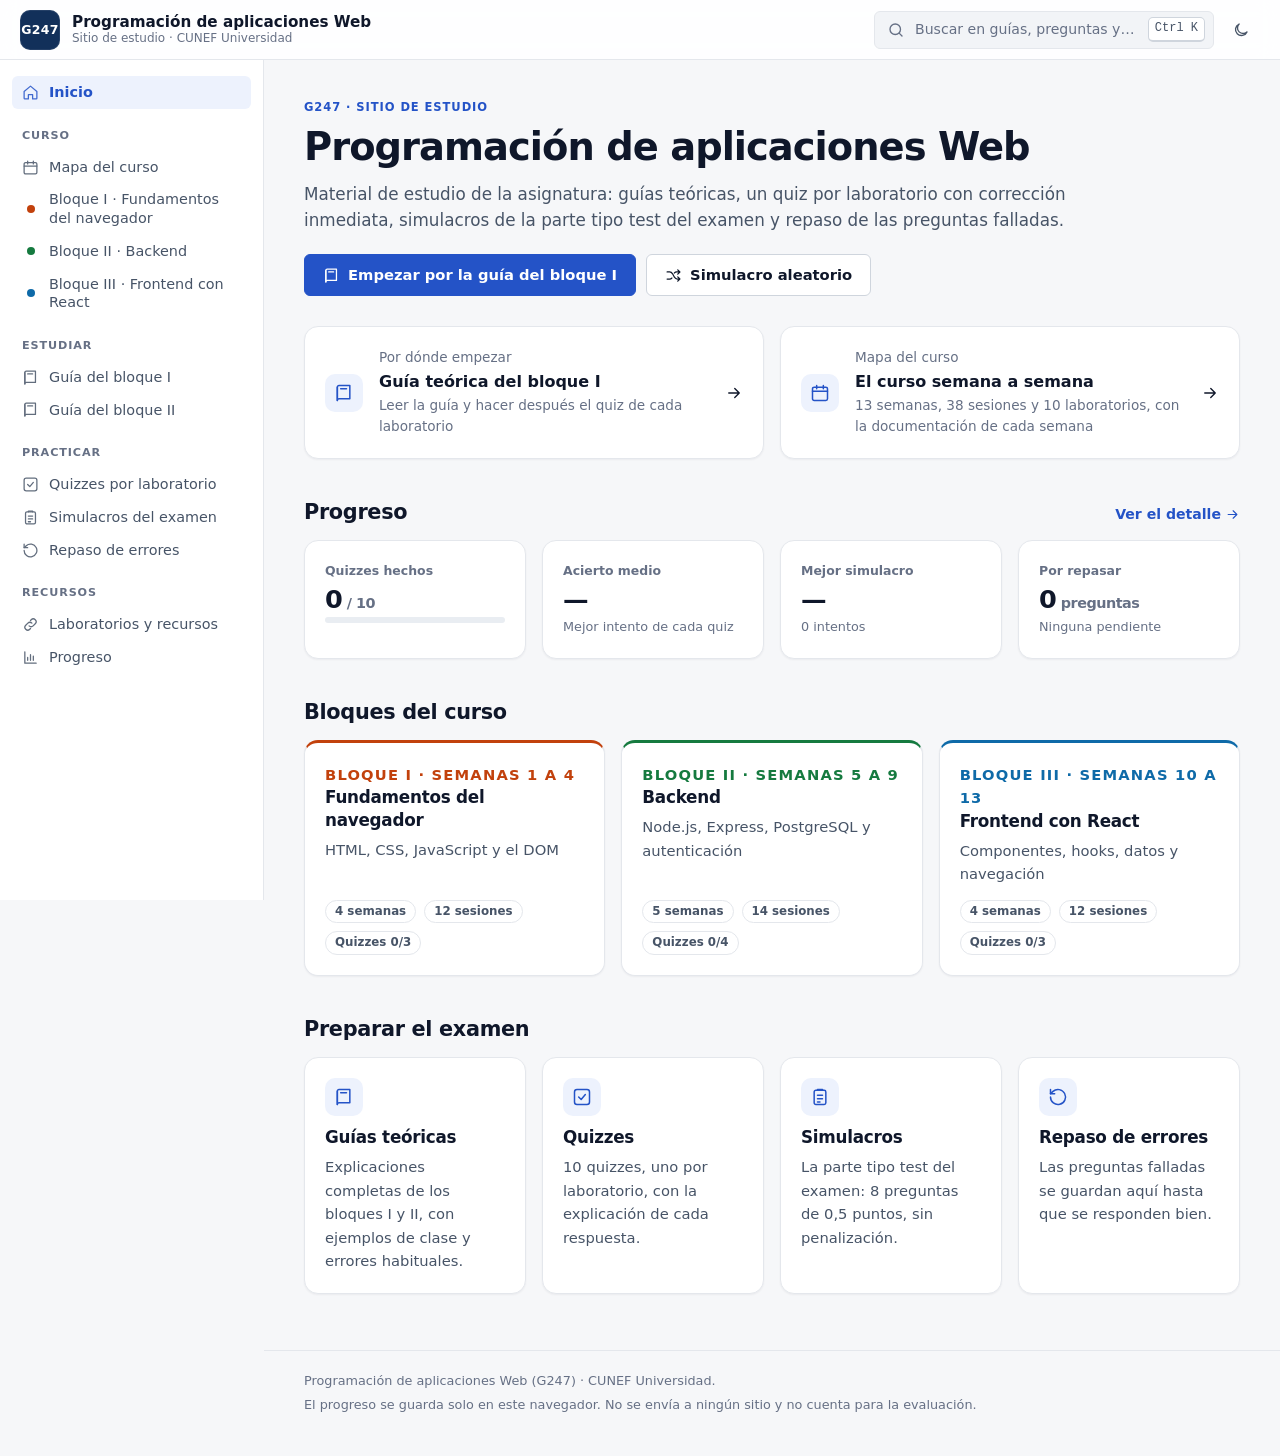
==== site/index.html @ 8924e9a5 "Organise the site by week and session; remove exam page, dates and group The site is shared by the g" ====
<!doctype html>
<html lang="es">
<head>
  <meta charset="utf-8">
  <meta name="viewport" content="width=device-width, initial-scale=1, viewport-fit=cover">
  <title>G247 · Sitio de estudio</title>
  <meta name="description" content="Sitio de estudio de Programación de aplicaciones Web (G247), CUNEF Universidad: guías teóricas, quizzes, simulacros del examen y laboratorios.">
  <meta name="theme-color" content="#f6f7f9" media="(prefers-color-scheme: light)">
  <meta name="theme-color" content="#0b1017" media="(prefers-color-scheme: dark)">
  <meta property="og:title" content="G247 · Sitio de estudio">
  <meta property="og:description" content="Guías teóricas, quizzes, simulacros del examen y laboratorios de Programación de aplicaciones Web (CUNEF Universidad).">
  <meta property="og:type" content="website">
  <link rel="icon" href="assets/icon.svg" type="image/svg+xml">
  <script>
    // Apply the saved theme before the first paint to avoid a flash.
    try { var t = localStorage.getItem('g247-theme'); if (t === 'light' || t === 'dark') document.documentElement.dataset.theme = t; } catch (e) {}
  </script>
  <link rel="stylesheet" href="assets/styles.css">
</head>
<body>
  <a class="skip" href="#main">Saltar al contenido</a>

  <header class="topbar">
    <button class="icon-btn menu-btn" id="menu-btn" type="button" aria-label="Abrir el menú" aria-controls="sidebar" aria-expanded="false">
      <svg class="i" aria-hidden="true"><use href="#i-menu"/></svg>
    </button>
    <a class="brand" href="#/" aria-label="Inicio del sitio de estudio">
      <span class="brand-mark" aria-hidden="true">G247</span>
      <span class="brand-text">
        <span class="brand-name">Programación de aplicaciones Web</span>
        <span class="brand-sub">Sitio de estudio · CUNEF Universidad</span>
      </span>
    </a>
    <div class="topbar-actions">
      <button class="search-trigger" id="search-btn" type="button" aria-label="Buscar en el sitio" aria-haspopup="dialog">
        <svg class="i" aria-hidden="true"><use href="#i-search"/></svg>
        <span class="search-trigger-label">Buscar en guías, preguntas y sesiones</span>
        <kbd class="search-kbd" id="search-kbd">Ctrl K</kbd>
      </button>
      <button class="icon-btn" id="theme-btn" type="button" aria-label="Cambiar entre tema claro y oscuro">
        <svg class="i theme-dark" aria-hidden="true"><use href="#i-moon"/></svg>
        <svg class="i theme-light" aria-hidden="true"><use href="#i-sun"/></svg>
      </button>
    </div>
  </header>

  <div class="shell">
    <aside class="sidebar" id="sidebar" aria-label="Navegación principal">
      <nav class="side-nav" id="side-nav"></nav>
    </aside>
    <div class="backdrop" id="backdrop" hidden></div>
    <div class="content">
      <main id="main" tabindex="-1">
        <noscript><p>Este sitio necesita JavaScript para funcionar.</p></noscript>
      </main>
      <footer class="footer">
        <p>Programación de aplicaciones Web (G247) · CUNEF Universidad.</p>
        <p>El progreso se guarda solo en este navegador. No se envía a ningún sitio y no cuenta para la evaluación.</p>
      </footer>
    </div>
  </div>

  <div class="search-dialog" id="search-dialog" role="dialog" aria-modal="true" aria-label="Buscar" hidden>
    <div class="search-panel">
      <div class="search-field">
        <svg class="i" aria-hidden="true"><use href="#i-search"/></svg>
        <input id="search-input" type="search" placeholder="Buscar: flexbox, middleware, JOIN, useEffect…" autocomplete="off" spellcheck="false" aria-controls="search-results" aria-describedby="search-help">
        <button class="esc-btn" id="search-close" type="button">Esc</button>
      </div>
      <div class="search-results" id="search-results" role="listbox" aria-label="Resultados"></div>
      <p class="search-help" id="search-help"><kbd>↑</kbd><kbd>↓</kbd> moverse · <kbd>Intro</kbd> abrir · <kbd>Esc</kbd> cerrar</p>
    </div>
  </div>

  <div class="toast" id="toast" role="status" aria-live="polite"></div>

  <svg xmlns="http://www.w3.org/2000/svg" style="display:none" aria-hidden="true">
    <defs>
      <symbol id="i-menu" viewBox="0 0 24 24"><path d="M4 6h16M4 12h16M4 18h16"/></symbol>
      <symbol id="i-x" viewBox="0 0 24 24"><path d="M18 6 6 18M6 6l12 12"/></symbol>
      <symbol id="i-search" viewBox="0 0 24 24"><circle cx="11" cy="11" r="7"/><path d="m20 20-3.5-3.5"/></symbol>
      <symbol id="i-sun" viewBox="0 0 24 24"><circle cx="12" cy="12" r="4"/><path d="M12 2v2M12 20v2M4.9 4.9l1.4 1.4M17.7 17.7l1.4 1.4M2 12h2M20 12h2M4.9 19.1l1.4-1.4M17.7 6.3l1.4-1.4"/></symbol>
      <symbol id="i-moon" viewBox="0 0 24 24"><path d="M20 14.5A8 8 0 1 1 9.5 4a6.5 6.5 0 0 0 10.5 10.5Z"/></symbol>
      <symbol id="i-home" viewBox="0 0 24 24"><path d="M3 10.5 12 3l9 7.5V20a1 1 0 0 1-1 1h-5v-6h-6v6H4a1 1 0 0 1-1-1Z"/></symbol>
      <symbol id="i-layers" viewBox="0 0 24 24"><path d="m12 3 9 5-9 5-9-5 9-5Z"/><path d="m3 13 9 5 9-5"/></symbol>
      <symbol id="i-book" viewBox="0 0 24 24"><path d="M4 5a2 2 0 0 1 2-2h13v16H6a2 2 0 0 0-2 2Z"/><path d="M4 21V5M8 7h7"/></symbol>
      <symbol id="i-check-square" viewBox="0 0 24 24"><rect x="3" y="3" width="18" height="18" rx="3"/><path d="m8 12 3 3 5-6"/></symbol>
      <symbol id="i-clipboard" viewBox="0 0 24 24"><rect x="5" y="4" width="14" height="17" rx="2"/><path d="M9 4V3h6v1M9 10h6M9 14h6M9 18h3"/></symbol>
      <symbol id="i-rotate" viewBox="0 0 24 24"><path d="M3 12a9 9 0 1 0 3-6.7L3 8"/><path d="M3 3v5h5"/></symbol>
      <symbol id="i-flag" viewBox="0 0 24 24"><path d="M5 21V4M5 4h11l-2 4 2 4H5"/></symbol>
      <symbol id="i-link" viewBox="0 0 24 24"><path d="M10 14a4 4 0 0 0 5.7 0l3-3a4 4 0 0 0-5.7-5.7l-1 1"/><path d="M14 10a4 4 0 0 0-5.7 0l-3 3a4 4 0 0 0 5.7 5.7l1-1"/></symbol>
      <symbol id="i-chart" viewBox="0 0 24 24"><path d="M4 20V4M4 20h16"/><path d="M8 16v-4M12 16V8M16 16v-6"/></symbol>
      <symbol id="i-calendar" viewBox="0 0 24 24"><rect x="3" y="5" width="18" height="16" rx="2"/><path d="M3 10h18M8 3v4M16 3v4"/></symbol>
      <symbol id="i-clock" viewBox="0 0 24 24"><circle cx="12" cy="12" r="9"/><path d="M12 7v5l3 2"/></symbol>
      <symbol id="i-pin" viewBox="0 0 24 24"><path d="M12 21s7-6.2 7-12a7 7 0 0 0-14 0c0 5.8 7 12 7 12Z"/><circle cx="12" cy="9" r="2.5"/></symbol>
      <symbol id="i-arrow-right" viewBox="0 0 24 24"><path d="M5 12h14M13 6l6 6-6 6"/></symbol>
      <symbol id="i-arrow-left" viewBox="0 0 24 24"><path d="M19 12H5M11 6l-6 6 6 6"/></symbol>
      <symbol id="i-chevron" viewBox="0 0 24 24"><path d="m9 6 6 6-6 6"/></symbol>
      <symbol id="i-external" viewBox="0 0 24 24"><path d="M14 4h6v6M20 4l-9 9"/><path d="M18 14v5a1 1 0 0 1-1 1H5a1 1 0 0 1-1-1V7a1 1 0 0 1 1-1h5"/></symbol>
      <symbol id="i-copy" viewBox="0 0 24 24"><rect x="9" y="9" width="11" height="11" rx="2"/><path d="M5 15V5a1 1 0 0 1 1-1h10"/></symbol>
      <symbol id="i-check" viewBox="0 0 24 24"><path d="m5 12 5 5 9-10"/></symbol>
      <symbol id="i-play" viewBox="0 0 24 24"><path d="M7 4.5v15l12-7.5Z"/></symbol>
      <symbol id="i-shuffle" viewBox="0 0 24 24"><path d="M3 7h3.5c2 0 3.2 1 4.2 2.6l2.6 4.8c1 1.6 2.2 2.6 4.2 2.6H21M3 17h3.5c1.4 0 2.4-.5 3.2-1.4M13.3 8.4c.8-.9 1.8-1.4 3.2-1.4H21M18 4l3 3-3 3M18 14l3 3-3 3"/></symbol>
      <symbol id="i-trash" viewBox="0 0 24 24"><path d="M4 7h16M9 7V4h6v3M6 7l1 13h10l1-13"/></symbol>
      <symbol id="i-code" viewBox="0 0 24 24"><path d="m8 7-5 5 5 5M16 7l5 5-5 5"/></symbol>
      <symbol id="i-info" viewBox="0 0 24 24"><circle cx="12" cy="12" r="9"/><path d="M12 11v6M12 7.5v.01"/></symbol>
      <symbol id="i-alert" viewBox="0 0 24 24"><path d="M12 3 2 20h20Z"/><path d="M12 10v4M12 17v.01"/></symbol>
      <symbol id="i-award" viewBox="0 0 24 24"><circle cx="12" cy="9" r="6"/><path d="m8.5 14-1.5 7 5-3 5 3-1.5-7"/></symbol>
      <symbol id="i-list" viewBox="0 0 24 24"><path d="M9 6h11M9 12h11M9 18h11M4 6h.01M4 12h.01M4 18h.01"/></symbol>
    </defs>
  </svg>

  <script src="data/course.js"></script>
  <script src="data/quizzes.js"></script>
  <script src="data/guides.js"></script>
  <script src="assets/app.js"></script>
</body>
</html>
---- site/assets/styles.css ----
/* G247 study site. Plain CSS, no build step. Light and dark themes share one set of tokens. */

:root {
  color-scheme: light;
  --bg: #f6f7f9;
  --surface: #ffffff;
  --surface-2: #f2f4f7;
  --surface-3: #e9edf2;
  --text: #0f172a;
  --text-2: #475467;
  --text-3: #667085;
  --line: #e4e7ec;
  --line-strong: #cfd5dd;
  --brand: #12305a;
  --accent: #2453c7;
  --accent-hover: #1c43a6;
  --accent-soft: #edf2fd;
  --accent-line: #c5d5f6;
  --on-accent: #ffffff;
  --ok: #157a3f;
  --ok-soft: #eaf6ef;
  --ok-line: #a9dcbd;
  --bad: #b42318;
  --bad-soft: #fdeeec;
  --bad-line: #f3b8b1;
  --warn: #93590a;
  --warn-soft: #fef6e6;
  --warn-line: #f1d39a;
  --b1: #c2410c; --b1-soft: #fff1e8;
  --b2: #157a3f; --b2-soft: #eaf6ef;
  --b3: #0e6aa8; --b3-soft: #e8f3fb;
  --code-bg: #f5f7fa;
  --code-inline: #eef1f5;
  --code-text: #1f2937;
  --shadow-sm: 0 1px 2px rgba(16, 24, 40, .05);
  --shadow: 0 1px 3px rgba(16, 24, 40, .06), 0 4px 12px rgba(16, 24, 40, .05);
  --shadow-lg: 0 12px 40px rgba(16, 24, 40, .18);
  --radius-sm: 6px;
  --radius: 10px;
  --radius-lg: 14px;
  --topbar-h: 60px;
  --sidebar-w: 264px;
  --font: system-ui, -apple-system, "Segoe UI", Roboto, "Helvetica Neue", Arial, sans-serif;
  --mono: ui-monospace, "SF Mono", SFMono-Regular, Menlo, Consolas, "Liberation Mono", monospace;
  /* Code tokens (pandoc classes). */
  --tk-kw: #8b2bb9; --tk-st: #0b7a3e; --tk-co: #6b7280; --tk-dv: #b45309; --tk-fu: #1d4ed8;
  --tk-at: #b4237a; --tk-op: #374151; --tk-bu: #0e7490; --tk-va: #9a3412;
}

:root[data-theme="dark"] {
  color-scheme: dark;
  --bg: #0b1017;
  --surface: #111821;
  --surface-2: #17202b;
  --surface-3: #1e2935;
  --text: #e7edf4;
  --text-2: #b0bccb;
  --text-3: #8795a8;
  --line: #222d3a;
  --line-strong: #314052;
  --brand: #0d2547;
  --accent: #7ea6ff;
  --accent-hover: #a2c0ff;
  --accent-soft: #15233c;
  --accent-line: #2a4170;
  --on-accent: #0b1017;
  --ok: #5fd08f;
  --ok-soft: #10281c;
  --ok-line: #24583a;
  --bad: #ff8f84;
  --bad-soft: #2f1615;
  --bad-line: #6b2d28;
  --warn: #f2c063;
  --warn-soft: #2b2312;
  --warn-line: #5c4818;
  --b1: #fb923c; --b1-soft: #2c1a0e;
  --b2: #5fd08f; --b2-soft: #10281c;
  --b3: #5cb7f2; --b3-soft: #0f2333;
  --code-bg: #0d131b;
  --code-inline: #1c2632;
  --code-text: #dbe3ec;
  --shadow-sm: 0 1px 2px rgba(0, 0, 0, .4);
  --shadow: 0 1px 3px rgba(0, 0, 0, .4), 0 4px 14px rgba(0, 0, 0, .25);
  --shadow-lg: 0 16px 48px rgba(0, 0, 0, .55);
  --tk-kw: #d39bff; --tk-st: #8fdc9d; --tk-co: #7d8a9c; --tk-dv: #f7b267; --tk-fu: #8ab4ff;
  --tk-at: #ff9ac8; --tk-op: #c7d1dc; --tk-bu: #67d3e6; --tk-va: #ffb38a;
}

@media (prefers-color-scheme: dark) {
  :root:not([data-theme="light"]) {
    color-scheme: dark;
    --bg: #0b1017; --surface: #111821; --surface-2: #17202b; --surface-3: #1e2935;
    --text: #e7edf4; --text-2: #b0bccb; --text-3: #8795a8; --line: #222d3a; --line-strong: #314052;
    --brand: #0d2547; --accent: #7ea6ff; --accent-hover: #a2c0ff; --accent-soft: #15233c; --accent-line: #2a4170; --on-accent: #0b1017;
    --ok: #5fd08f; --ok-soft: #10281c; --ok-line: #24583a; --bad: #ff8f84; --bad-soft: #2f1615; --bad-line: #6b2d28;
    --warn: #f2c063; --warn-soft: #2b2312; --warn-line: #5c4818;
    --b1: #fb923c; --b1-soft: #2c1a0e; --b2: #5fd08f; --b2-soft: #10281c; --b3: #5cb7f2; --b3-soft: #0f2333;
    --code-bg: #0d131b; --code-inline: #1c2632; --code-text: #dbe3ec;
    --shadow-sm: 0 1px 2px rgba(0, 0, 0, .4); --shadow: 0 1px 3px rgba(0, 0, 0, .4), 0 4px 14px rgba(0, 0, 0, .25); --shadow-lg: 0 16px 48px rgba(0, 0, 0, .55);
    --tk-kw: #d39bff; --tk-st: #8fdc9d; --tk-co: #7d8a9c; --tk-dv: #f7b267; --tk-fu: #8ab4ff; --tk-at: #ff9ac8; --tk-op: #c7d1dc; --tk-bu: #67d3e6; --tk-va: #ffb38a;
  }
}

/* ---------- Base ---------- */
*, *::before, *::after { box-sizing: border-box; }
html { scroll-padding-top: calc(var(--topbar-h) + 16px); -webkit-text-size-adjust: 100%; }
body {
  margin: 0; background: var(--bg); color: var(--text);
  font: 16px/1.6 var(--font); -webkit-font-smoothing: antialiased; text-rendering: optimizeLegibility;
}
a { color: var(--accent); text-underline-offset: 2px; }
a:hover { color: var(--accent-hover); }
:focus-visible { outline: 2px solid var(--accent); outline-offset: 2px; border-radius: 4px; }
::selection { background: var(--accent-line); }
h1, h2, h3, h4 { color: var(--text); letter-spacing: -0.015em; }
h1 { font-size: clamp(1.6rem, 2.6vw, 2.1rem); line-height: 1.2; margin: 0 0 10px; font-weight: 700; }
h2 { font-size: 1.3rem; line-height: 1.3; margin: 40px 0 14px; font-weight: 650; }
h3 { font-size: 1.05rem; line-height: 1.35; margin: 0 0 6px; font-weight: 650; }
p { margin: 0 0 12px; }
code, pre, kbd { font-family: var(--mono); }
code { font-size: 0.88em; background: var(--code-inline); color: var(--code-text); padding: 0.12em 0.38em; border-radius: 5px; overflow-wrap: anywhere; }
pre { background: var(--code-bg); color: var(--code-text); border: 1px solid var(--line); padding: 14px 16px; border-radius: var(--radius); overflow-x: auto; font-size: 0.86rem; line-height: 1.6; margin: 12px 0; tab-size: 2; }
pre code { background: none; padding: 0; font-size: inherit; color: inherit; overflow-wrap: normal; }
kbd { font-size: 0.75rem; padding: 1px 6px; border-radius: 5px; border: 1px solid var(--line-strong); border-bottom-width: 2px; background: var(--surface); color: var(--text-2); }
hr { border: 0; border-top: 1px solid var(--line); margin: 32px 0; }
mark { background: color-mix(in srgb, var(--warn) 28%, transparent); color: inherit; border-radius: 3px; padding: 0 1px; }
.i { width: 18px; height: 18px; flex: none; fill: none; stroke: currentColor; stroke-width: 1.8; stroke-linecap: round; stroke-linejoin: round; }
.sr-only { position: absolute; width: 1px; height: 1px; overflow: hidden; clip: rect(0 0 0 0); white-space: nowrap; }
.skip { position: absolute; left: -9999px; top: 8px; z-index: 100; background: var(--surface); color: var(--text); padding: 8px 12px; border-radius: var(--radius-sm); box-shadow: var(--shadow); }
.skip:focus { left: 8px; }
.muted { color: var(--text-3); }

/* ---------- Top bar ---------- */
.topbar {
  position: sticky; top: 0; z-index: 30; height: var(--topbar-h);
  display: flex; align-items: center; gap: 12px; padding: 0 20px;
  background: color-mix(in srgb, var(--surface) 88%, transparent);
  backdrop-filter: saturate(160%) blur(10px); -webkit-backdrop-filter: saturate(160%) blur(10px);
  border-bottom: 1px solid var(--line);
}
.brand { display: flex; align-items: center; gap: 12px; text-decoration: none; color: var(--text); min-width: 0; }
.brand:hover { color: var(--text); }
.brand-mark {
  display: grid; place-items: center; width: 40px; height: 40px; border-radius: 10px; flex: none;
  background: var(--brand); color: #fff; font-weight: 750; font-size: 0.78rem; letter-spacing: 0.02em;
  box-shadow: inset 0 0 0 1px rgba(255, 255, 255, .08);
}
.brand-text { display: flex; flex-direction: column; min-width: 0; line-height: 1.2; }
.brand-name { font-weight: 650; font-size: 0.95rem; white-space: nowrap; overflow: hidden; text-overflow: ellipsis; }
.brand-sub { font-size: 0.75rem; color: var(--text-3); white-space: nowrap; }
.topbar-actions { margin-left: auto; display: flex; align-items: center; gap: 8px; }
.icon-btn {
  display: inline-grid; place-items: center; width: 38px; height: 38px; border-radius: var(--radius-sm);
  border: 1px solid transparent; background: transparent; color: var(--text-2); cursor: pointer;
}
.icon-btn:hover { background: var(--surface-2); color: var(--text); }
.menu-btn { display: none; }
.theme-light { display: none; }
:root[data-theme="dark"] .theme-light { display: block; }
:root[data-theme="dark"] .theme-dark { display: none; }
@media (prefers-color-scheme: dark) {
  :root:not([data-theme="light"]) .theme-light { display: block; }
  :root:not([data-theme="light"]) .theme-dark { display: none; }
}
.search-trigger {
  display: flex; align-items: center; gap: 10px; height: 38px; width: 340px; padding: 0 8px 0 12px;
  border: 1px solid var(--line); border-radius: var(--radius-sm); background: var(--surface-2);
  color: var(--text-3); font: inherit; font-size: 0.88rem; cursor: pointer; text-align: left;
}
.search-trigger:hover { border-color: var(--line-strong); color: var(--text-2); }
.search-trigger-label { flex: 1; white-space: nowrap; overflow: hidden; text-overflow: ellipsis; }

/* ---------- Shell ---------- */
.shell { display: flex; align-items: flex-start; }
.sidebar {
  position: sticky; top: var(--topbar-h); width: var(--sidebar-w); flex: none;
  height: calc(100vh - var(--topbar-h)); height: calc(100dvh - var(--topbar-h));
  overflow-y: auto; border-right: 1px solid var(--line); background: var(--surface);
  display: flex; flex-direction: column; padding: 16px 12px 16px;
}
.side-nav { flex: 1; }
.nav-group { margin: 0 0 18px; }
.nav-label { font-size: 0.7rem; font-weight: 700; letter-spacing: 0.08em; text-transform: uppercase; color: var(--text-3); padding: 0 10px 6px; }
.nav-link {
  display: flex; align-items: center; gap: 10px; padding: 7px 10px; border-radius: var(--radius-sm);
  color: var(--text-2); text-decoration: none; font-size: 0.9rem; font-weight: 500; line-height: 1.3;
}
.nav-link:hover { background: var(--surface-2); color: var(--text); }
.nav-link.active { background: var(--accent-soft); color: var(--accent); font-weight: 600; }
.nav-link .i { width: 17px; height: 17px; opacity: .85; }
.nav-link .badge { margin-left: auto; }
.nav-dot { width: 8px; height: 8px; border-radius: 50%; flex: none; margin: 0 4.5px; }
.backdrop { position: fixed; inset: 0; background: rgba(10, 15, 25, .45); z-index: 24; }
.content { flex: 1; min-width: 0; display: flex; flex-direction: column; min-height: calc(100vh - var(--topbar-h)); }
main { width: 100%; max-width: 1120px; margin: 0 auto; padding: 32px 40px 56px; outline: none; flex: 1; }
main.wide { max-width: 1320px; }
main:focus, main:focus-visible { outline: none; }
.footer { width: 100%; max-width: 1120px; margin: 0 auto; padding: 20px 40px 36px; color: var(--text-3); font-size: 0.8rem; border-top: 1px solid var(--line); }
.footer p { margin: 0 0 4px; }

/* ---------- Page heading ---------- */
.crumbs { display: flex; flex-wrap: wrap; align-items: center; gap: 6px; font-size: 0.82rem; color: var(--text-3); margin: 0 0 14px; }
.crumbs a { color: var(--text-3); text-decoration: none; }
.crumbs a:hover { color: var(--accent); text-decoration: underline; }
.crumbs .i { width: 14px; height: 14px; opacity: .6; }
.eyebrow { text-transform: uppercase; letter-spacing: 0.08em; font-size: 0.72rem; font-weight: 700; color: var(--accent); margin: 0 0 8px; }
.lead { color: var(--text-2); font-size: 1.05rem; line-height: 1.6; margin: 0 0 8px; max-width: 72ch; }
.page-head { margin-bottom: 28px; }
.page-head-row { display: flex; flex-wrap: wrap; align-items: flex-end; justify-content: space-between; gap: 16px; }
.meta-row { display: flex; flex-wrap: wrap; gap: 8px; margin-top: 14px; }
.section-head { display: flex; align-items: baseline; justify-content: space-between; gap: 12px; margin: 40px 0 14px; }
.section-head h2 { margin: 0; }
.section-head a { font-size: 0.88rem; font-weight: 600; text-decoration: none; display: inline-flex; align-items: center; gap: 4px; }
.section-head a .i { width: 15px; height: 15px; }

/* ---------- Components ---------- */
.grid { display: grid; gap: 16px; grid-template-columns: repeat(auto-fill, minmax(260px, 1fr)); }
.grid-2 { display: grid; gap: 16px; grid-template-columns: repeat(2, minmax(0, 1fr)); }
.grid-3 { display: grid; gap: 16px; grid-template-columns: repeat(3, minmax(0, 1fr)); }
.grid-4 { display: grid; gap: 16px; grid-template-columns: repeat(4, minmax(0, 1fr)); }
.card {
  position: relative; background: var(--surface); border: 1px solid var(--line); border-radius: var(--radius-lg);
  padding: 20px; box-shadow: var(--shadow-sm); min-width: 0;
}
a.card, .card.link { display: flex; flex-direction: column; text-decoration: none; color: var(--text); transition: border-color .15s, box-shadow .15s, transform .15s; }
a.card:hover { border-color: var(--accent-line); box-shadow: var(--shadow); color: var(--text); transform: translateY(-1px); }
.card p { color: var(--text-2); margin: 0; font-size: 0.92rem; }
.card .card-foot { margin-top: auto; padding-top: 14px; display: flex; flex-wrap: wrap; align-items: center; gap: 8px; }
.card .card-top { display: flex; align-items: center; justify-content: space-between; gap: 8px; margin-bottom: 10px; }
.card .go { position: absolute; right: 16px; top: 18px; color: var(--text-3); opacity: 0; transition: opacity .15s, transform .15s; }
a.card:hover .go { opacity: 1; transform: translateX(2px); color: var(--accent); }
.card.muted-card { background: var(--surface-2); box-shadow: none; }
.card.block-card { border-top: 3px solid var(--bc, var(--accent)); }
.icon-tile { display: grid; place-items: center; width: 38px; height: 38px; border-radius: 10px; background: var(--accent-soft); color: var(--accent); flex: none; }
.icon-tile .i { width: 20px; height: 20px; }

.chip, .badge {
  display: inline-flex; align-items: center; gap: 5px; font-size: 0.74rem; font-weight: 600; line-height: 1;
  padding: 5px 9px; border-radius: 999px; background: var(--surface-2); color: var(--text-2); border: 1px solid var(--line); white-space: nowrap;
}
.chip .i { width: 13px; height: 13px; }
.chip.ok { background: var(--ok-soft); color: var(--ok); border-color: var(--ok-line); }
.chip.bad { background: var(--bad-soft); color: var(--bad); border-color: var(--bad-line); }
.chip.warn { background: var(--warn-soft); color: var(--warn); border-color: var(--warn-line); }
.chip.accent { background: var(--accent-soft); color: var(--accent); border-color: var(--accent-line); }
.chip.plain { background: transparent; }
.badge { padding: 3px 7px; font-size: 0.7rem; background: var(--accent); color: var(--on-accent); border-color: transparent; }
.badge.soft { background: var(--surface-3); color: var(--text-2); }
.chip.b1 { background: var(--b1-soft); color: var(--b1); border-color: transparent; }
.chip.b2 { background: var(--b2-soft); color: var(--b2); border-color: transparent; }
.chip.b3 { background: var(--b3-soft); color: var(--b3); border-color: transparent; }

.btn {
  display: inline-flex; align-items: center; justify-content: center; gap: 8px;
  font: inherit; font-size: 0.92rem; font-weight: 600; line-height: 1; padding: 11px 18px; min-height: 42px;
  border-radius: var(--radius-sm); border: 1px solid var(--accent); background: var(--accent); color: var(--on-accent);
  cursor: pointer; text-decoration: none; transition: background .15s, border-color .15s, color .15s; white-space: nowrap;
}
.btn:hover { background: var(--accent-hover); border-color: var(--accent-hover); color: var(--on-accent); }
.btn .i { width: 17px; height: 17px; }
.btn.secondary { background: var(--surface); color: var(--text); border-color: var(--line-strong); }
.btn.secondary:hover { background: var(--surface-2); color: var(--text); }
.btn.ghost { background: transparent; border-color: transparent; color: var(--text-2); }
.btn.ghost:hover { background: var(--surface-2); color: var(--text); }
.btn.danger { background: var(--surface); color: var(--bad); border-color: var(--bad-line); }
.btn.danger:hover { background: var(--bad-soft); }
.btn.sm { min-height: 34px; padding: 7px 12px; font-size: 0.84rem; }
.card-foot .btn { white-space: normal; text-align: left; line-height: 1.3; max-width: 100%; }
.btn:disabled, .btn[aria-disabled="true"] { opacity: .45; cursor: not-allowed; }
.actions { display: flex; flex-wrap: wrap; align-items: center; gap: 10px; margin-top: 20px; }
.actions .spacer { flex: 1; }

.callout { display: flex; gap: 12px; border: 1px solid var(--line); background: var(--surface-2); border-radius: var(--radius); padding: 14px 16px; margin: 16px 0; font-size: 0.93rem; }
.callout > .i { margin-top: 2px; color: var(--text-3); }
.callout.info { background: var(--accent-soft); border-color: var(--accent-line); }
.callout.info > .i { color: var(--accent); }
.callout.warn { background: var(--warn-soft); border-color: var(--warn-line); }
.callout.warn > .i { color: var(--warn); }
.callout ul { margin: 6px 0 0; padding-left: 18px; }
.callout li + li { margin-top: 4px; }
.callout strong { color: var(--text); }
.callout p:last-child { margin: 0; }

.bar { height: 6px; border-radius: 99px; background: var(--surface-3); overflow: hidden; }
.bar > span { display: block; height: 100%; border-radius: inherit; background: var(--accent); transition: width .4s ease; }
.bar.ok > span { background: var(--ok); }

.stat { display: flex; flex-direction: column; gap: 4px; }
.stat .k { font-size: 0.78rem; color: var(--text-3); font-weight: 600; }
.stat .v { font-size: 1.6rem; font-weight: 700; line-height: 1.1; letter-spacing: -0.02em; font-variant-numeric: tabular-nums; }
.stat .v small { font-size: 0.9rem; color: var(--text-3); font-weight: 600; }
.stat .d { font-size: 0.8rem; color: var(--text-3); }

.table-wrap { overflow-x: auto; border: 1px solid var(--line); border-radius: var(--radius-lg); background: var(--surface); box-shadow: var(--shadow-sm); }
table { width: 100%; border-collapse: collapse; font-size: 0.92rem; }
th, td { text-align: left; padding: 11px 16px; border-bottom: 1px solid var(--line); vertical-align: top; }
tr:last-child > td, tr:last-child > th { border-bottom: 0; }
thead th { font-size: 0.74rem; text-transform: uppercase; letter-spacing: 0.06em; color: var(--text-3); font-weight: 700; background: var(--surface-2); }
td.num, th.num { text-align: right; font-variant-numeric: tabular-nums; white-space: nowrap; }

.empty { text-align: center; padding: 40px 20px; color: var(--text-3); }
.empty .icon-tile { margin: 0 auto 12px; width: 48px; height: 48px; }

/* ---------- Home ---------- */
.hero {
  display: grid; grid-template-columns: minmax(0, 1fr); gap: 24px; align-items: stretch;
  margin-bottom: 8px;
}
.hero-main { padding: 6px 0; }
.hero h1 { font-size: clamp(1.8rem, 3vw, 2.4rem); letter-spacing: -0.025em; }
.card.continue-card { display: flex; flex-direction: row; align-items: center; gap: 16px; }
.continue-card .txt { flex: 1; min-width: 0; }
.continue-card .t { font-weight: 650; overflow: hidden; text-overflow: ellipsis; white-space: nowrap; }
.continue-card .s { font-size: 0.85rem; color: var(--text-3); }

/* ---------- Weeks ---------- */
.weeks { display: grid; gap: 14px; }
.week { border-left: 3px solid var(--bc, var(--accent)); scroll-margin-top: 90px; }
.week-head { display: flex; align-items: baseline; gap: 12px; flex-wrap: wrap; margin-bottom: 10px; }
.week-head h3 { margin: 0; }
.week-n { font-size: 0.72rem; font-weight: 700; text-transform: uppercase; letter-spacing: 0.08em; color: var(--bc, var(--accent)); }
.week-sessions { list-style: none; margin: 0; padding: 0; }
.week-sessions li { display: flex; align-items: baseline; gap: 12px; flex-wrap: wrap; padding: 7px 0; border-top: 1px dashed var(--line); }
.week-sessions li:first-child { border-top: 0; }
.week-sessions .n { font-size: 0.8rem; color: var(--text-3); font-variant-numeric: tabular-nums; min-width: 72px; }
.week-sessions .t { flex: 1; min-width: 0; }
.week-sessions li.lab .t { font-weight: 650; }
.week-note { display: flex; align-items: center; gap: 8px; margin: 10px 0 0; font-size: 0.88rem; color: var(--text-2); }
.week-note .i { width: 15px; height: 15px; color: var(--bc, var(--accent)); flex: none; }
.week-links { display: flex; flex-wrap: wrap; gap: 8px; margin-top: 12px; padding-top: 12px; border-top: 1px solid var(--line); }
.week-links.standalone { margin-top: 0; padding-top: 18px; border-top: 1px solid var(--line); }
.card.week-links.standalone { padding: 18px; border: 1px solid var(--line); }
.week-links a { display: inline-flex; align-items: center; gap: 6px; font-size: 0.84rem; padding: 6px 10px; border-radius: 999px; background: var(--surface-2); border: 1px solid var(--line); color: var(--text); text-decoration: none; }
.week-links a:hover { border-color: var(--accent-line); color: var(--accent); }
.week-links a .i { width: 13px; height: 13px; opacity: .6; }
.doc-week { margin-top: 12px; display: grid; gap: 2px; }
.doc-week-n { font-size: 0.74rem; font-weight: 650; color: var(--text-3); margin-bottom: 2px; }
.doc-week .nav-link { padding: 6px 8px; margin: 0 -8px; }

.lab-row { display: flex; align-items: center; gap: 14px; padding: 14px 18px; border-bottom: 1px solid var(--line); }
.lab-row:last-child { border-bottom: 0; }
.lab-id { display: grid; place-items: center; width: 42px; height: 42px; border-radius: 10px; background: var(--surface-2); font-weight: 700; font-size: 0.85rem; color: var(--text-2); flex: none; font-variant-numeric: tabular-nums; }
.lab-main { flex: 1; min-width: 0; }
.lab-main .t { font-weight: 600; }
.lab-main .s { font-size: 0.82rem; color: var(--text-3); }
.lab-links { display: flex; flex-wrap: wrap; gap: 8px; justify-content: flex-end; }
.list-card { background: var(--surface); border: 1px solid var(--line); border-radius: var(--radius-lg); box-shadow: var(--shadow-sm); overflow: hidden; }

/* ---------- Quiz cards ---------- */
.quiz-card .q-num { font-size: 0.74rem; font-weight: 700; color: var(--text-3); text-transform: uppercase; letter-spacing: 0.06em; }
.quiz-card h3 { margin: 6px 0 6px; padding-right: 22px; }
.quiz-card .bar { margin-top: 12px; }
.score-pill { font-variant-numeric: tabular-nums; }

/* ---------- Runner (quiz) ---------- */
.runner { max-width: 860px; }
.runner-top { display: flex; align-items: center; gap: 14px; margin: 0 0 18px; }
.segments { flex: 1; display: flex; gap: 3px; height: 8px; }
.segments span { flex: 1; border-radius: 3px; background: var(--surface-3); transition: background .2s; }
.segments span.ok { background: var(--ok); }
.segments span.ko { background: var(--bad); }
.segments span.skip { background: var(--line-strong); }
.segments span.cur { background: var(--accent); }
.runner-count { font-size: 0.85rem; font-weight: 600; color: var(--text-2); font-variant-numeric: tabular-nums; white-space: nowrap; }
.runner-score { display: flex; gap: 6px; }
.qcard { background: var(--surface); border: 1px solid var(--line); border-radius: var(--radius-lg); padding: 26px 28px; box-shadow: var(--shadow); }
.qcard + .qcard { margin-top: 16px; }
.qhead { display: flex; align-items: center; justify-content: space-between; gap: 10px; margin-bottom: 12px; flex-wrap: wrap; }
.qnum { font-size: 0.78rem; font-weight: 700; text-transform: uppercase; letter-spacing: 0.07em; color: var(--text-3); }
.qtext { font-size: 1.12rem; line-height: 1.55; font-weight: 500; margin: 0 0 20px; overflow-wrap: anywhere; }
.qtext pre { font-size: 0.86rem; font-weight: 400; }
.choices { display: grid; gap: 10px; }
.choices.tf { grid-template-columns: 1fr 1fr; }
.choice {
  display: flex; gap: 14px; align-items: flex-start; text-align: left; width: 100%;
  font: inherit; font-size: 0.98rem; color: var(--text); background: var(--surface); line-height: 1.5;
  border: 1.5px solid var(--line-strong); border-radius: var(--radius); padding: 13px 16px; cursor: pointer;
  transition: border-color .12s, background .12s, box-shadow .12s;
}
.choice:hover:not(:disabled) { border-color: var(--accent); background: var(--accent-soft); }
.choice .letter {
  display: grid; place-items: center; width: 26px; height: 26px; flex: none; border-radius: 7px;
  font-size: 0.8rem; font-weight: 700; background: var(--surface-2); color: var(--text-2); border: 1px solid var(--line); margin-top: -1px;
}
.choice .ctext { flex: 1; min-width: 0; overflow-wrap: anywhere; padding-top: 1px; }
.choice .mark { flex: none; width: 20px; height: 20px; margin-top: 2px; }
.choice.selected { border-color: var(--accent); background: var(--accent-soft); box-shadow: 0 0 0 1px var(--accent); }
.choice.selected .letter { background: var(--accent); border-color: var(--accent); color: var(--on-accent); }
.choice.correct { border-color: var(--ok); background: var(--ok-soft); }
.choice.correct .letter { background: var(--ok); border-color: var(--ok); color: #fff; }
.choice.correct .mark { color: var(--ok); }
.choice.wrong { border-color: var(--bad); background: var(--bad-soft); }
.choice.wrong .letter { background: var(--bad); border-color: var(--bad); color: #fff; }
.choice.wrong .mark { color: var(--bad); }
.choice:disabled { cursor: default; }
.choice:disabled:not(.correct):not(.wrong) { opacity: .62; }
.fib-row { display: flex; flex-wrap: wrap; gap: 10px; }
.input {
  font: inherit; font-family: var(--mono); font-size: 0.98rem; padding: 10px 14px; min-height: 44px;
  border: 1.5px solid var(--line-strong); border-radius: var(--radius-sm); background: var(--surface); color: var(--text); flex: 1; min-width: 200px; max-width: 360px;
}
.input:focus { outline: none; border-color: var(--accent); box-shadow: 0 0 0 3px var(--accent-soft); }
.input.ok { border-color: var(--ok); background: var(--ok-soft); }
.input.ko { border-color: var(--bad); background: var(--bad-soft); }
.feedback { margin-top: 18px; padding: 14px 16px; border-radius: var(--radius); border: 1px solid var(--line); background: var(--surface-2); font-size: 0.95rem; animation: rise .2s ease; }
.feedback .fb-title { display: flex; align-items: center; gap: 8px; font-weight: 700; margin-bottom: 4px; }
.feedback .fb-title .i { width: 18px; height: 18px; }
.feedback.ok { background: var(--ok-soft); border-color: var(--ok-line); }
.feedback.ok .fb-title { color: var(--ok); }
.feedback.ko { background: var(--bad-soft); border-color: var(--bad-line); }
.feedback.ko .fb-title { color: var(--bad); }
.feedback pre { background: var(--surface); }
.feedback ul { margin: 6px 0 0; padding-left: 18px; }
.runner-actions { display: flex; flex-wrap: wrap; align-items: center; gap: 10px; margin-top: 18px; }
.runner-actions .spacer { flex: 1; }
.hint { font-size: 0.8rem; color: var(--text-3); display: flex; flex-wrap: wrap; align-items: center; gap: 6px; }
.resume-card { max-width: 620px; }
@keyframes rise { from { transform: translateY(4px); } to { transform: none; } }

/* Results */
.result-hero { display: grid; grid-template-columns: auto minmax(0, 1fr); gap: 28px; align-items: center; }
.ring { position: relative; width: 132px; height: 132px; flex: none; }
.ring svg { width: 100%; height: 100%; transform: rotate(-90deg); }
.ring circle { fill: none; stroke-width: 10; }
.ring .track { stroke: var(--surface-3); }
.ring .val { stroke: var(--accent); stroke-linecap: round; transition: stroke-dashoffset .8s ease; }
.ring.ok .val { stroke: var(--ok); }
.ring.mid .val { stroke: var(--warn); }
.ring.low .val { stroke: var(--bad); }
.ring .label { position: absolute; inset: 0; display: grid; place-content: center; text-align: center; }
.ring .pct { font-size: 1.8rem; font-weight: 750; line-height: 1; letter-spacing: -0.02em; font-variant-numeric: tabular-nums; }
.ring .sub { font-size: 0.75rem; color: var(--text-3); margin-top: 4px; }
.result-hero h2 { margin: 0 0 6px; font-size: 1.45rem; }
.review-list { display: grid; gap: 10px; }
.review-item { background: var(--surface); border: 1px solid var(--line); border-radius: var(--radius); overflow: hidden; }
.review-item > summary { list-style: none; cursor: pointer; display: flex; align-items: flex-start; gap: 12px; padding: 13px 16px; }
.review-item > summary::-webkit-details-marker { display: none; }
.review-item > summary:hover { background: var(--surface-2); }
.review-item .ri-icon { display: grid; place-items: center; width: 24px; height: 24px; border-radius: 50%; flex: none; }
.review-item .ri-icon .i { width: 14px; height: 14px; stroke-width: 2.6; }
.review-item.ok .ri-icon { background: var(--ok-soft); color: var(--ok); }
.review-item.ko .ri-icon { background: var(--bad-soft); color: var(--bad); }
.review-item.na .ri-icon { background: var(--surface-3); color: var(--text-3); }
.review-item .ri-text { flex: 1; min-width: 0; font-size: 0.93rem; overflow: hidden; display: -webkit-box; -webkit-line-clamp: 2; -webkit-box-orient: vertical; }
.review-item .ri-text code { font-size: 0.85em; }
.review-item .ri-chev { color: var(--text-3); transition: transform .15s; margin-top: 3px; }
.review-item[open] .ri-chev { transform: rotate(90deg); }
.review-item[open] .ri-text { -webkit-line-clamp: unset; }
.review-body { padding: 0 16px 16px 52px; font-size: 0.93rem; }
.review-body .choices { gap: 6px; }
.review-body .choice { padding: 9px 12px; font-size: 0.9rem; }
.review-body .feedback { margin-top: 10px; }

/* ---------- Exam mode ---------- */
.exam-layout { display: grid; grid-template-columns: minmax(0, 1fr) 240px; gap: 28px; align-items: start; }
.exam-side { position: sticky; top: calc(var(--topbar-h) + 20px); display: grid; gap: 14px; }
.exam-nav { display: grid; grid-template-columns: repeat(4, 1fr); gap: 6px; }
.exam-nav a {
  display: grid; place-items: center; height: 38px; border-radius: var(--radius-sm); text-decoration: none;
  border: 1.5px solid var(--line-strong); color: var(--text-2); font-weight: 600; font-size: 0.88rem; font-variant-numeric: tabular-nums; background: var(--surface);
}
.exam-nav a.answered { background: var(--accent-soft); border-color: var(--accent); color: var(--accent); }
.exam-nav a.ok { background: var(--ok-soft); border-color: var(--ok); color: var(--ok); }
.exam-nav a.ko { background: var(--bad-soft); border-color: var(--bad); color: var(--bad); }
.timer { font-variant-numeric: tabular-nums; font-weight: 700; font-size: 1.4rem; letter-spacing: -0.01em; }
.exam-mobile-bar { display: none; }

/* ---------- Guide ---------- */
.guide-layout { display: grid; grid-template-columns: minmax(0, 1fr) 248px; gap: 48px; align-items: start; }
.guide-toc { position: sticky; top: calc(var(--topbar-h) + 24px); max-height: calc(100vh - var(--topbar-h) - 48px); overflow-y: auto; font-size: 0.84rem; padding-bottom: 12px; }
.guide-toc .toc-title { font-size: 0.72rem; font-weight: 700; text-transform: uppercase; letter-spacing: 0.08em; color: var(--text-3); margin: 0 0 10px; display: flex; justify-content: space-between; }
.guide-toc a { display: block; padding: 4px 0 4px 12px; color: var(--text-3); text-decoration: none; border-left: 2px solid var(--line); line-height: 1.4; }
.guide-toc a:hover { color: var(--text); }
.guide-toc a.l3 { padding-left: 24px; font-size: 0.8rem; }
.guide-toc a.active { color: var(--accent); border-left-color: var(--accent); font-weight: 600; }
.toc-mobile { display: none; margin: 0 0 20px; }
.toc-mobile summary { cursor: pointer; display: flex; align-items: center; gap: 8px; font-weight: 600; padding: 12px 16px; list-style: none; }
.toc-mobile summary::-webkit-details-marker { display: none; }
.toc-mobile[open] summary { border-bottom: 1px solid var(--line); }
.toc-mobile summary .ri-chev { margin-left: auto; color: var(--text-3); transition: transform .15s; }
.toc-mobile[open] summary .ri-chev { transform: rotate(90deg); }
.toc-mobile .toc-list { padding: 8px 12px 12px; max-height: 60vh; overflow-y: auto; }
.toc-mobile .toc-list a { display: block; padding: 6px 4px; color: var(--text-2); text-decoration: none; font-size: 0.9rem; }
.toc-mobile .toc-list a.l3 { padding-left: 20px; font-size: 0.85rem; color: var(--text-3); }
.guide-head { margin-bottom: 24px; }

.prose { font-size: 1.02rem; line-height: 1.75; max-width: 76ch; overflow-wrap: break-word; }
.prose > p:first-child { font-size: 1.08rem; color: var(--text-2); }
.prose p { margin: 0 0 16px; }
.prose h2 { font-size: 1.5rem; margin: 52px 0 16px; padding-top: 8px; }
.prose h3 { font-size: 1.15rem; margin: 34px 0 10px; }
.prose h2, .prose h3 { position: relative; }
.prose .anchor { position: absolute; left: -28px; top: 50%; transform: translateY(-50%); opacity: 0; color: var(--text-3); padding: 4px; border: 0; background: none; cursor: pointer; border-radius: 4px; }
.prose .anchor .i { width: 16px; height: 16px; }
.prose h2:hover .anchor, .prose h3:hover .anchor, .prose .anchor:focus-visible { opacity: 1; }
.prose h2.flash, .prose h3.flash { animation: flash 1.6s ease; }
@keyframes flash { 0%, 40% { background: var(--accent-soft); box-shadow: -8px 0 0 8px var(--accent-soft), 8px 0 0 8px var(--accent-soft); } 100% { background: transparent; box-shadow: none; } }
.prose ul, .prose ol { padding-left: 22px; margin: 0 0 16px; }
.prose li { margin: 4px 0; }
.prose li > p { margin: 0 0 6px; }
.prose strong { color: var(--text); font-weight: 650; }
.prose hr { margin: 44px 0 8px; }
.prose blockquote { margin: 16px 0; padding: 10px 16px; border-left: 3px solid var(--accent-line); background: var(--surface-2); border-radius: 0 var(--radius-sm) var(--radius-sm) 0; color: var(--text-2); }
.prose table { display: block; overflow-x: auto; border: 1px solid var(--line); border-radius: var(--radius); margin: 18px 0; font-size: 0.9rem; background: var(--surface); }
.prose table th { background: var(--surface-2); font-size: 0.8rem; text-transform: none; letter-spacing: 0; color: var(--text-2); }
.prose table td, .prose table th { padding: 9px 14px; }
.prose img { max-width: 100%; }
.prose div.sourceCode { position: relative; margin: 16px 0 20px; }
.prose div.sourceCode pre { margin: 0; padding-top: 30px; }
.code-lang { position: absolute; top: 8px; left: 16px; font-family: var(--font); font-size: 0.68rem; font-weight: 700; letter-spacing: 0.08em; text-transform: uppercase; color: var(--text-3); pointer-events: none; }
.copy-btn {
  position: absolute; top: 6px; right: 6px; display: inline-flex; align-items: center; gap: 5px; font: inherit; font-size: 0.74rem; font-weight: 600;
  padding: 4px 8px; border-radius: 5px; border: 1px solid var(--line); background: var(--surface); color: var(--text-2); cursor: pointer; opacity: .85;
}
.copy-btn:hover { opacity: 1; color: var(--text); border-color: var(--line-strong); }
.copy-btn .i { width: 13px; height: 13px; }
.copy-btn.done { color: var(--ok); border-color: var(--ok-line); }
/* pandoc highlighting */
code span.kw, code span.cf, code span.im { color: var(--tk-kw); }
code span.st, code span.ss, code span.vs, code span.ch, code span.sc { color: var(--tk-st); }
code span.co, code span.cv, code span.do, code span.an, code span.in { color: var(--tk-co); font-style: italic; }
code span.dv, code span.bn, code span.fl, code span.cn { color: var(--tk-dv); }
code span.fu { color: var(--tk-fu); }
code span.at { color: var(--tk-at); }
code span.op, code span.ot { color: var(--tk-op); }
code span.bu, code span.dt, code span.ex { color: var(--tk-bu); }
code span.va, code span.pp { color: var(--tk-va); }
code span.al, code span.er { color: var(--bad); font-weight: 600; }
.guide-end { margin-top: 48px; }

/* ---------- Search ---------- */
.search-dialog { position: fixed; inset: 0; z-index: 60; background: rgba(10, 15, 25, .5); display: flex; justify-content: center; align-items: flex-start; padding: 10vh 16px 16px; }
.search-dialog[hidden] { display: none; }
.search-panel { width: 100%; max-width: 680px; background: var(--surface); border: 1px solid var(--line); border-radius: var(--radius-lg); box-shadow: var(--shadow-lg); overflow: hidden; display: flex; flex-direction: column; max-height: 76vh; animation: rise .15s ease; }
.search-field { display: flex; align-items: center; gap: 10px; padding: 0 14px; border-bottom: 1px solid var(--line); }
.search-field > .i { color: var(--text-3); width: 20px; height: 20px; }
.search-field input { flex: 1; min-width: 0; border: 0; background: none; color: var(--text); font: inherit; font-size: 1.05rem; padding: 16px 0; outline: none; }
.search-field input::-webkit-search-cancel-button { display: none; }
.esc-btn { font: inherit; font-size: 0.72rem; font-weight: 600; padding: 3px 7px; border-radius: 5px; border: 1px solid var(--line-strong); background: var(--surface-2); color: var(--text-3); cursor: pointer; }
.search-results { overflow-y: auto; padding: 8px; flex: 1; }
.sr-group { font-size: 0.7rem; font-weight: 700; text-transform: uppercase; letter-spacing: 0.08em; color: var(--text-3); padding: 10px 10px 6px; }
.sr-item { display: flex; gap: 12px; align-items: flex-start; padding: 10px; border-radius: var(--radius-sm); text-decoration: none; color: var(--text); }
.sr-item .icon-tile { width: 32px; height: 32px; border-radius: 8px; }
.sr-item .icon-tile .i { width: 16px; height: 16px; }
.sr-item .sr-main { flex: 1; min-width: 0; }
.sr-item .sr-title { display: block; font-weight: 600; font-size: 0.92rem; }
.sr-item .sr-sub { display: block; font-size: 0.78rem; color: var(--text-3); }
.sr-item .sr-snip { font-size: 0.84rem; color: var(--text-2); margin-top: 2px; overflow: hidden; display: -webkit-box; -webkit-line-clamp: 2; -webkit-box-orient: vertical; }
.sr-item.sel, .sr-item:hover { background: var(--accent-soft); color: var(--text); }
.sr-empty { padding: 28px 16px; text-align: center; color: var(--text-3); font-size: 0.92rem; }
.sr-suggest { display: flex; flex-wrap: wrap; gap: 8px; justify-content: center; margin-top: 12px; }
.sr-suggest button { font: inherit; font-size: 0.82rem; padding: 5px 10px; border-radius: 999px; border: 1px solid var(--line); background: var(--surface-2); color: var(--text-2); cursor: pointer; }
.sr-suggest button:hover { border-color: var(--accent-line); color: var(--accent); }
.search-help { margin: 0; padding: 10px 16px; border-top: 1px solid var(--line); font-size: 0.75rem; color: var(--text-3); display: flex; gap: 6px; align-items: center; flex-wrap: wrap; }

/* ---------- Toast ---------- */
.toast {
  position: fixed; left: 50%; bottom: 24px; transform: translate(-50%, 20px); z-index: 70; opacity: 0; pointer-events: none;
  background: var(--text); color: var(--bg); padding: 10px 16px; border-radius: var(--radius-sm); font-size: 0.88rem; font-weight: 600; box-shadow: var(--shadow-lg);
  transition: opacity .2s, transform .2s;
}
.toast.show { opacity: 1; transform: translate(-50%, 0); }

/* ---------- Responsive ---------- */
@media (max-width: 1240px) {
  .guide-layout { grid-template-columns: minmax(0, 1fr); }
  .guide-toc { display: none; }
  .toc-mobile { display: block; }
  .prose { max-width: 80ch; }
}
@media (max-width: 1100px) {
  .search-trigger { width: 260px; }
  .grid-4 { grid-template-columns: repeat(2, minmax(0, 1fr)); }
  .hero { grid-template-columns: minmax(0, 1fr); }
}
@media (max-width: 960px) {
  :root { --topbar-h: 56px; }
  .menu-btn { display: inline-grid; }
  .sidebar {
    position: fixed; top: 0; left: 0; bottom: 0; height: 100%; z-index: 50; width: min(300px, 86vw);
    transform: translateX(-100%); transition: transform .22s ease; box-shadow: var(--shadow-lg); padding-top: 20px;
  }
  body.nav-open .sidebar { transform: none; }
  body.nav-open { overflow: hidden; }
  main { padding: 24px 20px 48px; }
  .footer { padding: 20px 20px 32px; }
  .topbar { padding: 0 12px; gap: 8px; }
  .search-trigger { width: auto; }
  .search-trigger-label, .search-kbd { display: none; }
  .search-trigger { border: 0; background: transparent; width: 38px; padding: 0; justify-content: center; }
  .grid-3 { grid-template-columns: minmax(0, 1fr); }
  .exam-layout { grid-template-columns: minmax(0, 1fr); }
  .exam-side { display: none; }
  .exam-mobile-bar {
    display: flex; align-items: center; gap: 12px; position: sticky; bottom: 0; z-index: 10; margin: 20px -20px -48px; padding: 12px 20px calc(12px + env(safe-area-inset-bottom));
    background: color-mix(in srgb, var(--surface) 94%, transparent); backdrop-filter: blur(8px); -webkit-backdrop-filter: blur(8px); border-top: 1px solid var(--line);
  }
  .exam-mobile-bar .txt { flex: 1; font-size: 0.85rem; color: var(--text-2); }
  .prose .anchor { display: none; }
}
@media (max-width: 640px) {
  .week-sessions li { gap: 2px 10px; }
  .week-sessions .n { min-width: 0; width: 100%; font-size: 0.74rem; }
  body { font-size: 15.5px; }
  .brand-sub { display: none; }
  .brand-name { font-size: 0.88rem; white-space: normal; display: -webkit-box; -webkit-line-clamp: 2; -webkit-box-orient: vertical; }
  .brand-mark { width: 36px; height: 36px; font-size: 0.72rem; }
  main { padding: 20px 16px 40px; }
  .footer { padding: 18px 16px 28px; }
  .grid-2, .grid-4 { grid-template-columns: minmax(0, 1fr); }
  .grid-4.stats { grid-template-columns: repeat(2, minmax(0, 1fr)); }
  .qcard { padding: 20px 16px; border-radius: var(--radius); }
  .qtext { font-size: 1.04rem; }
  .choices.tf { grid-template-columns: 1fr; }
  .choice { padding: 12px 12px; gap: 12px; }
  .result-hero { grid-template-columns: minmax(0, 1fr); justify-items: start; gap: 16px; }
  .ring { width: 112px; height: 112px; }
  .review-body { padding: 0 14px 14px; }
        .lab-row { flex-wrap: wrap; padding: 14px; }
  .lab-links { width: 100%; justify-content: flex-start; padding-left: 56px; }
  .exam-mobile-bar { margin: 20px -16px -40px; padding-left: 16px; padding-right: 16px; }
  .runner-top { flex-wrap: wrap; gap: 10px; }
  .segments { flex-basis: 100%; order: 3; }
  .hint { display: none; }
  .search-dialog { padding: 0; align-items: stretch; }
  .search-panel { max-width: none; max-height: none; border-radius: 0; border: 0; }
  .search-help { display: none; }
  .prose { font-size: 1rem; line-height: 1.7; }
  .prose h2 { font-size: 1.3rem; }
    .section-head { margin-top: 32px; }
  thead th, th, td { padding: 10px 12px; }
}

@media (prefers-reduced-motion: reduce) {
  *, *::before, *::after { animation: none !important; transition: none !important; scroll-behavior: auto !important; }
}

@media print {
  .topbar, .sidebar, .footer, .guide-toc, .toc-mobile, .copy-btn, .anchor,   body { background: #fff; color: #000; }
  main { max-width: none; padding: 0; }
  .guide-layout { display: block; }
  .prose { max-width: none; font-size: 11pt; }
  pre { white-space: pre-wrap; border-color: #ccc; }
  a { color: inherit; }
}
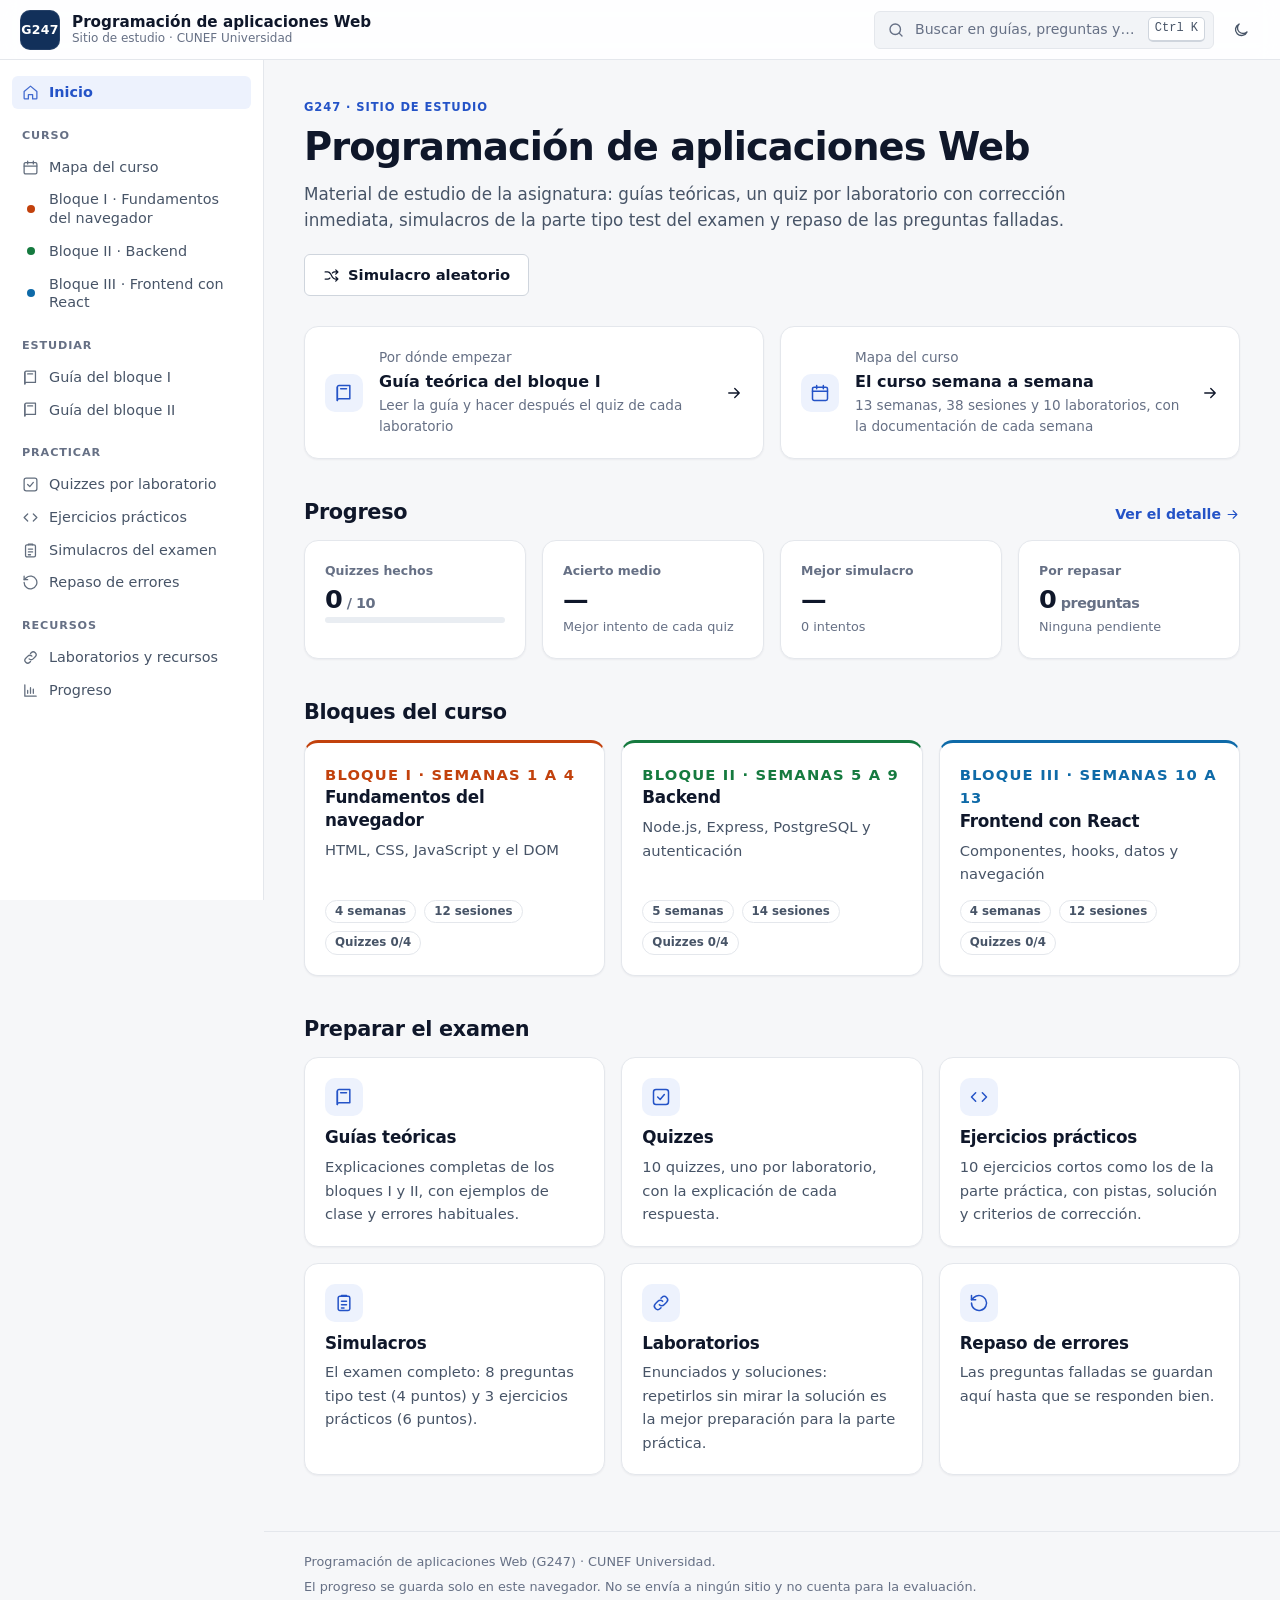
==== commit ac8d6dad: "Add practical exercises with study mode and complete mock exams 4-6 Ten short practical exercises (f" ====
--- a/site/index.html
+++ b/site/index.html
@@ -113,6 +113,8 @@
   <script src="data/course.js"></script>
   <script src="data/quizzes.js"></script>
   <script src="data/guides.js"></script>
+  <script src="data/exercises.js"></script>
+  <script src="data/mock-exams.js"></script>
   <script src="assets/app.js"></script>
 </body>
 </html>
--- a/site/assets/styles.css
+++ b/site/assets/styles.css
@@ -313,6 +313,80 @@
 .continue-card .t { font-weight: 650; overflow: hidden; text-overflow: ellipsis; white-space: nowrap; }
 .continue-card .s { font-size: 0.85rem; color: var(--text-3); }
 
+/* ---------- Practice exam: practical part ---------- */
+.part-head { display: flex; align-items: center; gap: 12px; margin: 36px 0 4px; }
+.part-head h2 { margin: 0; }
+.part-lead { margin: 0 0 16px; font-size: 0.92rem; }
+.pcard .ptitle { margin: 4px 0 8px; font-size: 1.12rem; }
+.code-input { display: block; width: 100%; margin-top: 14px; padding: 14px 16px; border-radius: var(--radius); border: 1px solid var(--line-strong); background: var(--surface-2); color: var(--text); font: 0.88rem/1.55 ui-monospace, SFMono-Regular, Menlo, Consolas, monospace; tab-size: 2; resize: vertical; min-height: 160px; }
+.code-input:focus { outline: 2px solid var(--accent); outline-offset: 1px; border-color: transparent; }
+.code-input[readonly] { opacity: .85; }
+.rubric-title { margin: 14px 0 6px; font-size: 0.92rem; }
+.rubric, .feedback .rubric { list-style: none; margin: 0; padding: 0; display: grid; gap: 6px; }
+.rubric label { display: flex; align-items: flex-start; gap: 10px; padding: 8px 10px; border-radius: 8px; border: 1px solid var(--line); background: var(--surface); cursor: pointer; font-size: 0.9rem; }
+.rubric label:hover { border-color: var(--accent-line); }
+.rubric input { margin-top: 3px; accent-color: var(--accent); flex: none; }
+.rubric label > span:first-of-type { flex: 1; }
+.rubric .rp { font-size: 0.78rem; color: var(--text-3); font-variant-numeric: tabular-nums; white-space: nowrap; }
+.pscore { margin: 10px 0 0; font-size: 0.92rem; }
+.total-note { display: flex; flex-wrap: wrap; gap: 8px 18px; margin-top: 6px; font-size: 0.92rem; color: var(--text-2); }
+.total-note strong { color: var(--text); font-variant-numeric: tabular-nums; }
+.total-note .tn-total { padding: 2px 10px; border-radius: 999px; background: var(--accent-soft); color: var(--text); }
+.exam-nav a.pnav { font-size: 0.72rem; }
+
+/* ---------- Practical exercises ---------- */
+.ex-layout { display: grid; gap: 16px; }
+.ex-sec h2 { font-size: 1.1rem; margin: 0 0 10px; }
+.ex-sec h3 { font-size: 0.98rem; margin: 18px 0 8px; }
+.prose-sm p { margin: 0 0 10px; }
+.prose-sm p:last-child { margin-bottom: 0; }
+.prose-sm ol, .prose-sm ul, .ex-sec ul { margin: 6px 0 10px; padding-left: 22px; }
+.prose-sm li + li, .ex-sec li + li { margin-top: 4px; }
+.prose-sm .table-wrap { margin: 8px 0; }
+.code-file { margin: 10px 0 0; border: 1px solid var(--line); border-radius: var(--radius); overflow: hidden; background: var(--surface-2); }
+.code-file figcaption { display: flex; align-items: center; justify-content: space-between; gap: 8px; padding: 6px 10px 6px 14px; border-bottom: 1px solid var(--line); font: 600 0.8rem ui-monospace, SFMono-Regular, Menlo, Consolas, monospace; color: var(--text-2); }
+.code-file pre { margin: 0; border: 0; border-radius: 0; }
+.copy-mini { display: inline-flex; align-items: center; gap: 5px; font: 600 0.75rem var(--font, inherit); color: var(--text-3); background: transparent; border: 1px solid var(--line); border-radius: 6px; padding: 3px 8px; cursor: pointer; }
+.copy-mini:hover { color: var(--accent); border-color: var(--accent-line); }
+.copy-mini .i { width: 13px; height: 13px; }
+.expected { margin-top: 12px; padding: 12px 14px; border-radius: var(--radius); background: var(--surface-2); border: 1px dashed var(--line-strong); font-size: 0.92rem; }
+.expected > strong { display: block; margin-bottom: 6px; }
+.hint-box { display: flex; gap: 12px; align-items: flex-start; padding: 10px 12px; margin-bottom: 10px; border-radius: var(--radius); background: var(--warn-soft); border: 1px solid var(--warn-line); font-size: 0.93rem; }
+.hint-box .hint-n { flex: none; font-size: 0.72rem; font-weight: 700; text-transform: uppercase; letter-spacing: .06em; color: var(--warn); padding-top: 3px; }
+.hint-box p { margin: 0; }
+.ex-score { display: flex; align-items: baseline; gap: 8px; margin-top: 16px; padding: 12px 16px; border-radius: var(--radius); background: var(--accent-soft); }
+.ex-score strong { font-size: 1.6rem; font-variant-numeric: tabular-nums; }
+.ex-pager { display: flex; justify-content: space-between; gap: 12px; margin-top: 24px; flex-wrap: wrap; }
+.ex-card p { color: var(--text-2); }
+
+/* ---------- Resource links ---------- */
+.res-grid { display: grid; grid-template-columns: repeat(auto-fill, minmax(250px, 1fr)); gap: 10px; }
+.res-link { display: flex; align-items: center; gap: 12px; padding: 12px 14px; background: var(--surface); border: 1px solid var(--line); border-radius: var(--radius); color: var(--text); text-decoration: none; min-width: 0; transition: border-color .15s, box-shadow .15s, transform .15s; }
+.res-link:hover { border-color: var(--accent-line); box-shadow: var(--shadow-sm); transform: translateY(-1px); color: var(--text); }
+.res-mono { display: grid; place-items: center; width: 38px; height: 38px; flex: none; border-radius: 10px; font-size: 0.74rem; font-weight: 750; letter-spacing: -0.01em; color: var(--bc, var(--accent)); background: color-mix(in srgb, var(--bc, var(--accent)) 14%, transparent); }
+.res-mono.long { font-size: 0.62rem; letter-spacing: -0.02em; }
+.res-txt { flex: 1; min-width: 0; display: flex; flex-direction: column; line-height: 1.3; }
+.res-name { font-weight: 650; font-size: 0.93rem; }
+.res-meta { font-size: 0.79rem; color: var(--text-3); overflow: hidden; text-overflow: ellipsis; white-space: nowrap; }
+.res-host { font-size: 0.72rem; color: var(--text-3); opacity: .8; overflow: hidden; text-overflow: ellipsis; white-space: nowrap; }
+.week-info { display: flex; gap: 8px; align-items: flex-start; margin: 12px 0 0; padding: 10px 12px; border-radius: var(--radius); background: var(--surface-2); border: 1px dashed var(--line-strong); font-size: 0.86rem; color: var(--text-2); }
+.week-info .i { width: 15px; height: 15px; flex: none; margin-top: 2px; color: var(--text-3); }
+.res-week .week-info { margin: 0; align-self: start; }
+.res-week-label .chip { align-self: flex-start; margin-top: 6px; }
+.res-link .res-ext { width: 15px; height: 15px; color: var(--text-3); flex: none; transition: color .15s, transform .15s; }
+.res-link:hover .res-ext { color: var(--accent); transform: translate(1px, -1px); }
+.res-grid.compact { grid-template-columns: repeat(auto-fill, minmax(220px, 1fr)); gap: 8px; }
+.res-grid.compact .res-link { padding: 9px 12px; background: var(--surface-2); }
+.res-grid.compact .res-mono { width: 32px; height: 32px; font-size: 0.68rem; border-radius: 8px; }
+.week-res { margin-top: 12px; padding-top: 12px; border-top: 1px solid var(--line); }
+.res-blocks { display: grid; gap: 28px; }
+.res-block { border-left: 3px solid var(--bc); padding-left: 18px; }
+.res-block > .eyebrow { margin-bottom: 4px; }
+.res-week { display: grid; grid-template-columns: 200px minmax(0, 1fr); gap: 16px; padding: 14px 0; border-top: 1px dashed var(--line); }
+.res-week:first-of-type { border-top: 0; }
+.res-week-label { display: flex; flex-direction: column; gap: 2px; font-size: 0.9rem; font-weight: 600; padding-top: 4px; }
+.res-week-label .week-n { color: var(--bc); }
+
 /* ---------- Weeks ---------- */
 .weeks { display: grid; gap: 14px; }
 .week { border-left: 3px solid var(--bc, var(--accent)); scroll-margin-top: 90px; }
@@ -327,16 +401,6 @@
 .week-sessions li.lab .t { font-weight: 650; }
 .week-note { display: flex; align-items: center; gap: 8px; margin: 10px 0 0; font-size: 0.88rem; color: var(--text-2); }
 .week-note .i { width: 15px; height: 15px; color: var(--bc, var(--accent)); flex: none; }
-.week-links { display: flex; flex-wrap: wrap; gap: 8px; margin-top: 12px; padding-top: 12px; border-top: 1px solid var(--line); }
-.week-links.standalone { margin-top: 0; padding-top: 18px; border-top: 1px solid var(--line); }
-.card.week-links.standalone { padding: 18px; border: 1px solid var(--line); }
-.week-links a { display: inline-flex; align-items: center; gap: 6px; font-size: 0.84rem; padding: 6px 10px; border-radius: 999px; background: var(--surface-2); border: 1px solid var(--line); color: var(--text); text-decoration: none; }
-.week-links a:hover { border-color: var(--accent-line); color: var(--accent); }
-.week-links a .i { width: 13px; height: 13px; opacity: .6; }
-.doc-week { margin-top: 12px; display: grid; gap: 2px; }
-.doc-week-n { font-size: 0.74rem; font-weight: 650; color: var(--text-3); margin-bottom: 2px; }
-.doc-week .nav-link { padding: 6px 8px; margin: 0 -8px; }
-
 .lab-row { display: flex; align-items: center; gap: 14px; padding: 14px 18px; border-bottom: 1px solid var(--line); }
 .lab-row:last-child { border-bottom: 0; }
 .lab-id { display: grid; place-items: center; width: 42px; height: 42px; border-radius: 10px; background: var(--surface-2); font-weight: 700; font-size: 0.85rem; color: var(--text-2); flex: none; font-variant-numeric: tabular-nums; }
@@ -599,6 +663,9 @@
   .prose .anchor { display: none; }
 }
 @media (max-width: 640px) {
+  .res-week { grid-template-columns: minmax(0, 1fr); gap: 10px; }
+  .res-block { padding-left: 12px; }
+  .res-grid, .res-grid.compact { grid-template-columns: minmax(0, 1fr); }
   .week-sessions li { gap: 2px 10px; }
   .week-sessions .n { min-width: 0; width: 100%; font-size: 0.74rem; }
   body { font-size: 15.5px; }
@@ -616,7 +683,7 @@
   .result-hero { grid-template-columns: minmax(0, 1fr); justify-items: start; gap: 16px; }
   .ring { width: 112px; height: 112px; }
   .review-body { padding: 0 14px 14px; }
-        .lab-row { flex-wrap: wrap; padding: 14px; }
+  .lab-row { flex-wrap: wrap; padding: 14px; }
   .lab-links { width: 100%; justify-content: flex-start; padding-left: 56px; }
   .exam-mobile-bar { margin: 20px -16px -40px; padding-left: 16px; padding-right: 16px; }
   .runner-top { flex-wrap: wrap; gap: 10px; }
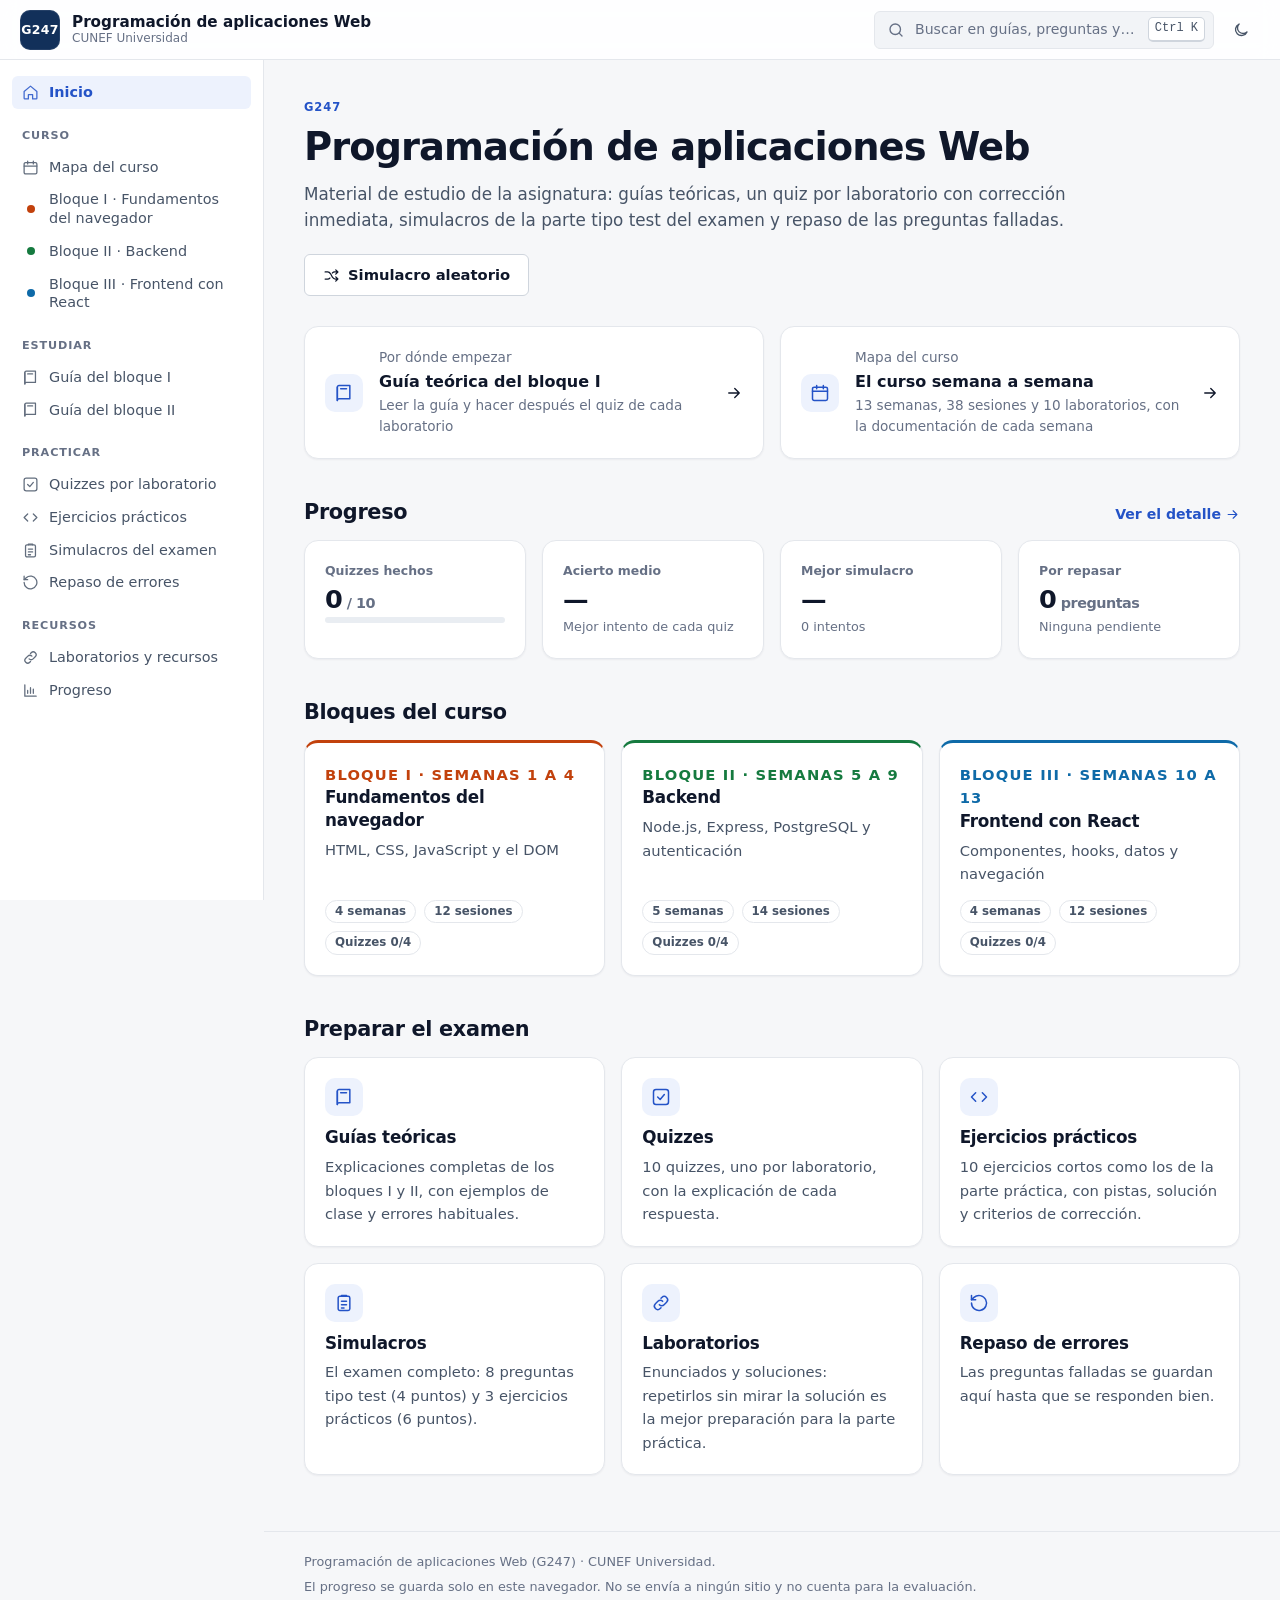
==== commit 640cacda: "Remove "Sitio de estudio" from the header Co-Authored-By: Claude Opus 5.5 <noreply@anthropic.com>" ====
--- a/site/index.html
+++ b/site/index.html
@@ -28,7 +28,7 @@
       <span class="brand-mark" aria-hidden="true">G247</span>
       <span class="brand-text">
         <span class="brand-name">Programación de aplicaciones Web</span>
-        <span class="brand-sub">Sitio de estudio · CUNEF Universidad</span>
+        <span class="brand-sub">CUNEF Universidad</span>
       </span>
     </a>
     <div class="topbar-actions">
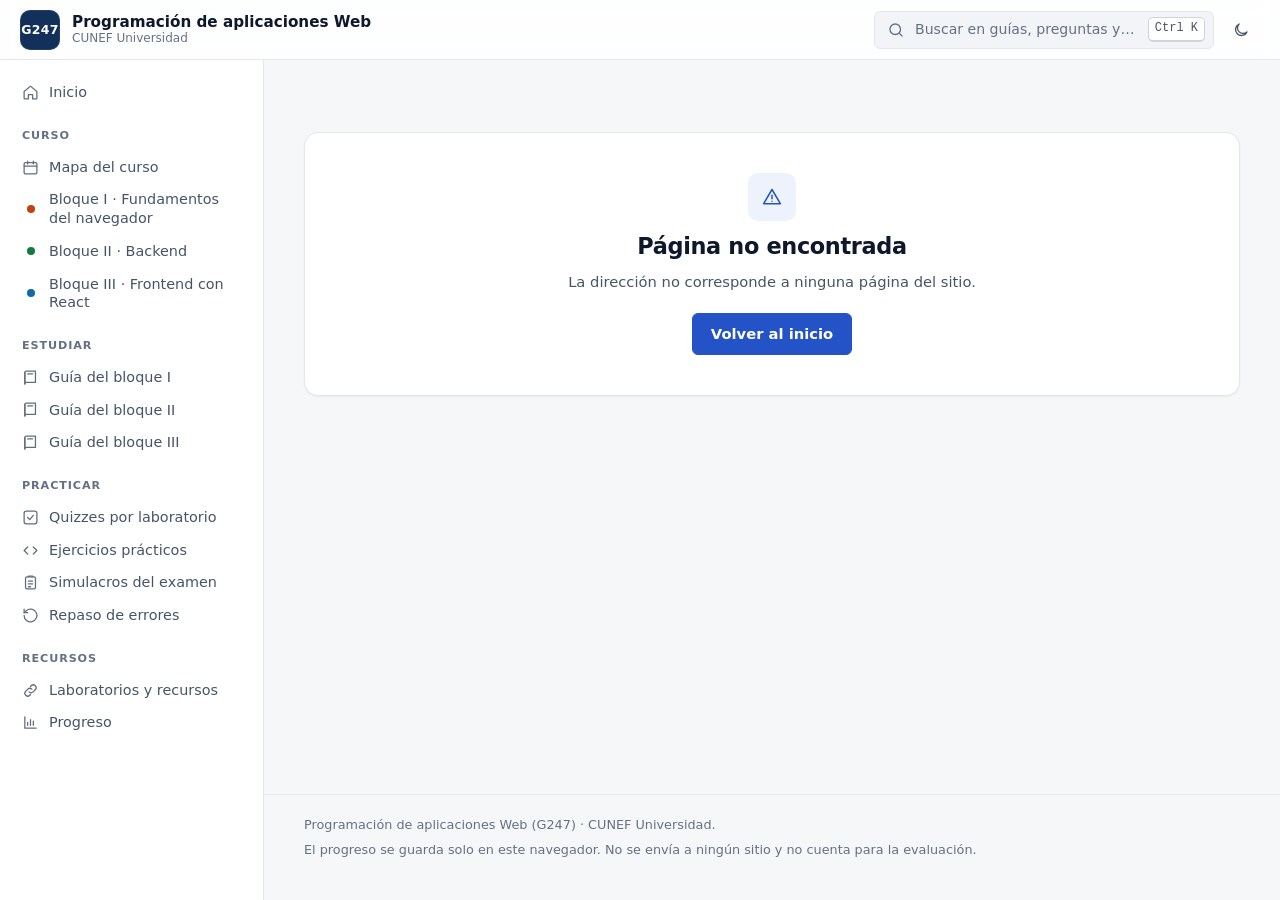
==== commit 5dcaff97: "Build every practice exam from quizzes and exercises; add DOM and Context quizzes Every practice exa" ====
--- a/site/index.html
+++ b/site/index.html
@@ -114,7 +114,7 @@
   <script src="data/quizzes.js"></script>
   <script src="data/guides.js"></script>
   <script src="data/exercises.js"></script>
-  <script src="data/mock-exams.js"></script>
+  <script src="data/practice-bank.js"></script>
   <script src="assets/app.js"></script>
 </body>
 </html>
--- a/site/assets/styles.css
+++ b/site/assets/styles.css
@@ -403,6 +403,9 @@
 .week-note .i { width: 15px; height: 15px; color: var(--bc, var(--accent)); flex: none; }
 .lab-row { display: flex; align-items: center; gap: 14px; padding: 14px 18px; border-bottom: 1px solid var(--line); }
 .lab-row:last-child { border-bottom: 0; }
+a.progress-row { color: inherit; text-decoration: none; }
+a.progress-row:hover { background: var(--surface-2); color: inherit; }
+.progress-row .lab-id .i { width: 18px; height: 18px; }
 .lab-id { display: grid; place-items: center; width: 42px; height: 42px; border-radius: 10px; background: var(--surface-2); font-weight: 700; font-size: 0.85rem; color: var(--text-2); flex: none; font-variant-numeric: tabular-nums; }
 .lab-main { flex: 1; min-width: 0; }
 .lab-main .t { font-weight: 600; }
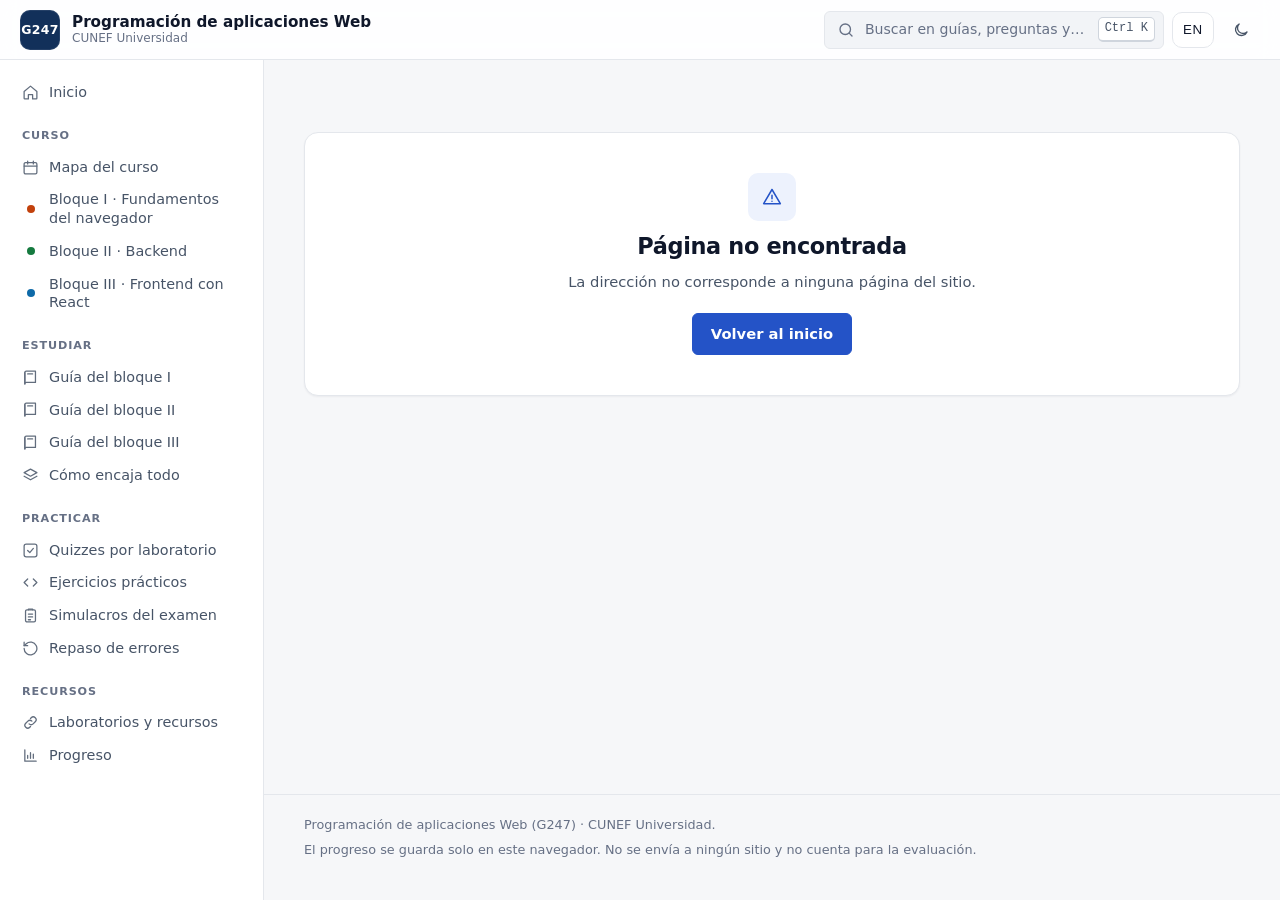
==== commit 1fd62bec: "Add the English version of the study site /en/... opens the site in English (shareable, with clean U" ====
--- a/site/index.html
+++ b/site/index.html
@@ -3,11 +3,11 @@
 <head>
   <meta charset="utf-8">
   <meta name="viewport" content="width=device-width, initial-scale=1, viewport-fit=cover">
-  <title>G247 · Sitio de estudio</title>
+  <title>G247 · Programación de aplicaciones Web</title>
   <meta name="description" content="Sitio de estudio de Programación de aplicaciones Web (G247), CUNEF Universidad: guías teóricas, quizzes, simulacros del examen y laboratorios.">
   <meta name="theme-color" content="#f6f7f9" media="(prefers-color-scheme: light)">
   <meta name="theme-color" content="#0b1017" media="(prefers-color-scheme: dark)">
-  <meta property="og:title" content="G247 · Sitio de estudio">
+  <meta property="og:title" content="G247 · Programación de aplicaciones Web">
   <meta property="og:description" content="Guías teóricas, quizzes, simulacros del examen y laboratorios de Programación de aplicaciones Web (CUNEF Universidad).">
   <meta property="og:type" content="website">
   <link rel="icon" href="assets/icon.svg" type="image/svg+xml">
@@ -37,6 +37,7 @@
         <span class="search-trigger-label">Buscar en guías, preguntas y sesiones</span>
         <kbd class="search-kbd" id="search-kbd">Ctrl K</kbd>
       </button>
+      <button class="lang-btn" id="lang-btn" type="button">EN</button>
       <button class="icon-btn" id="theme-btn" type="button" aria-label="Cambiar entre tema claro y oscuro">
         <svg class="i theme-dark" aria-hidden="true"><use href="#i-moon"/></svg>
         <svg class="i theme-light" aria-hidden="true"><use href="#i-sun"/></svg>
@@ -110,11 +111,24 @@
     </defs>
   </svg>
 
-  <script src="data/course.js"></script>
-  <script src="data/quizzes.js"></script>
-  <script src="data/guides.js"></script>
-  <script src="data/exercises.js"></script>
-  <script src="data/practice-bank.js"></script>
+  <script>
+    // Language: /en/... (or the saved preference on the home page) loads the English data.
+    // The page is always served from the site root (404.html sends deep links there with ?p=).
+    (function () {
+      var l = location, base = /\.github\.io$/.test(l.hostname) ? '/' + l.pathname.split('/')[1] + '/' : '/';
+      var rest = l.pathname.indexOf(base) === 0 ? l.pathname.slice(base.length) : '';
+      var p = (new URLSearchParams(l.search).get('p') || '').replace(/^\//, '');
+      var path = rest || p, stored = null;
+      try { stored = localStorage.getItem('g247-lang'); } catch (e) {}
+      var en = /^en(\/|$)/.test(path) || (!path && stored === 'en');
+      window.LANG = en ? 'en' : 'es';
+      document.documentElement.lang = window.LANG;
+      var files = en
+        ? ['data/en/course.js', 'data/en/quizzes.js', 'data/guides.js', 'data/en/exercises.js', 'data/en/practice-bank.js', 'assets/i18n-en.js']
+        : ['data/course.js', 'data/quizzes.js', 'data/guides.js', 'data/exercises.js', 'data/practice-bank.js'];
+      for (var i = 0; i < files.length; i++) document.write('<script src="' + files[i] + '"><\/script>');
+    })();
+  </script>
   <script src="assets/app.js"></script>
 </body>
 </html>
--- a/site/assets/styles.css
+++ b/site/assets/styles.css
@@ -313,6 +313,34 @@
 .continue-card .t { font-weight: 650; overflow: hidden; text-overflow: ellipsis; white-space: nowrap; }
 .continue-card .s { font-size: 0.85rem; color: var(--text-3); }
 
+/* ---------- Language switch ---------- */
+.lang-btn { height: 36px; min-width: 40px; padding: 0 10px; border-radius: 10px; border: 1px solid var(--line); background: var(--surface); color: var(--text); font: 700 0.78rem/1 inherit; letter-spacing: 0.06em; cursor: pointer; }
+.lang-btn:hover { border-color: var(--accent-line); color: var(--accent); }
+
+/* ---------- How it all fits together ---------- */
+.flow { list-style: none; margin: 0 0 8px; padding: 0; display: grid; gap: 0; }
+.flow-step { position: relative; display: grid; grid-template-columns: 40px minmax(0, 1fr); gap: 14px; padding-bottom: 14px; }
+.flow-step::before { content: ""; position: absolute; left: 19px; top: 40px; bottom: 0; width: 2px; background: var(--line); }
+.flow-step:last-child::before { display: none; }
+.flow-n { display: grid; place-items: center; width: 40px; height: 40px; border-radius: 50%; background: color-mix(in srgb, var(--lc) 16%, transparent); color: var(--lc); font-weight: 750; font-size: 0.95rem; border: 2px solid var(--lc); position: relative; z-index: 1; background-clip: padding-box; }
+.flow-body { background: var(--surface); border: 1px solid var(--line); border-left: 3px solid var(--lc); border-radius: var(--radius); padding: 10px 14px; min-width: 0; }
+.flow-body h3 { margin: 2px 0 4px; font-size: 1rem; }
+.flow-body p { margin: 0; font-size: 0.92rem; color: var(--text-2); }
+.flow-lane { font-size: 0.7rem; font-weight: 700; text-transform: uppercase; letter-spacing: 0.08em; color: var(--lc); }
+.flow-where { display: inline-block; margin-top: 6px; font-size: 0.78rem; }
+.mw-list { margin: 0; padding: 0; list-style: none; counter-reset: mw; display: grid; gap: 8px; }
+.mw-list li { counter-increment: mw; display: grid; grid-template-columns: 28px minmax(0, 220px) minmax(0, 1fr); gap: 12px; align-items: baseline; padding: 10px 14px; background: var(--surface); border: 1px solid var(--line); border-radius: var(--radius); }
+.mw-list li::before { content: counter(mw); font-weight: 750; color: var(--accent); }
+.mw-list code { white-space: normal; word-break: break-word; }
+.mw-list span { font-size: 0.92rem; color: var(--text-2); }
+.folders { margin: 8px 0 0; display: grid; gap: 4px; }
+.folders dt { margin-top: 6px; }
+.folders dd { margin: 0; font-size: 0.88rem; color: var(--text-2); }
+@media (max-width: 640px) {
+  .mw-list li { grid-template-columns: 24px minmax(0, 1fr); }
+  .mw-list li span { grid-column: 2; }
+}
+
 /* ---------- Practice exam: practical part ---------- */
 .part-head { display: flex; align-items: center; gap: 12px; margin: 36px 0 4px; }
 .part-head h2 { margin: 0; }
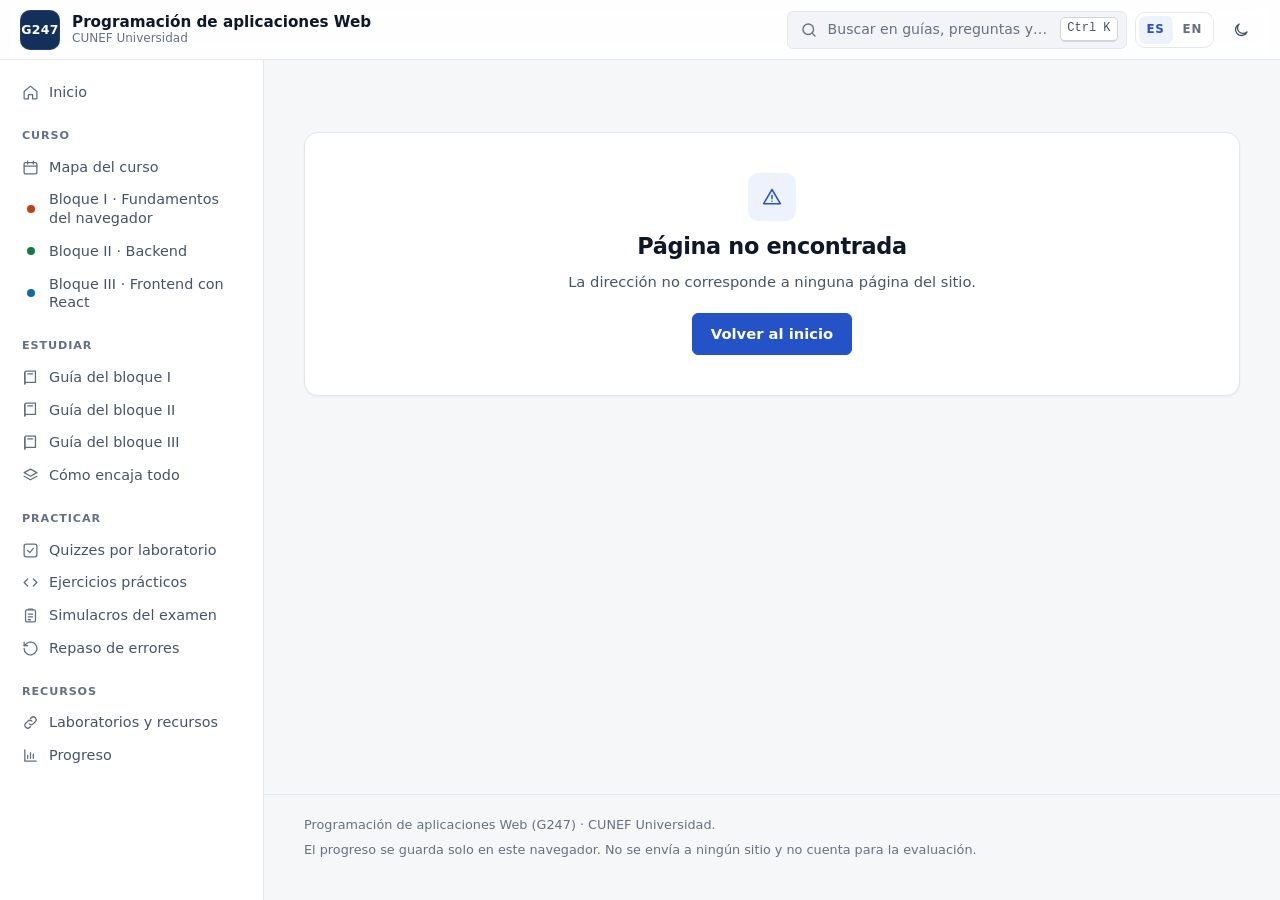
==== commit 797afb79: "Smoother language switch and split architecture quiz The language switch becomes an ES | EN segmente" ====
--- a/site/index.html
+++ b/site/index.html
@@ -2,6 +2,7 @@
 <html lang="es">
 <head>
   <meta charset="utf-8">
+  <meta name="color-scheme" content="light dark">
   <meta name="viewport" content="width=device-width, initial-scale=1, viewport-fit=cover">
   <title>G247 · Programación de aplicaciones Web</title>
   <meta name="description" content="Sitio de estudio de Programación de aplicaciones Web (G247), CUNEF Universidad: guías teóricas, quizzes, simulacros del examen y laboratorios.">
@@ -14,6 +15,8 @@
   <script>
     // Apply the saved theme before the first paint to avoid a flash.
     try { var t = localStorage.getItem('g247-theme'); if (t === 'light' || t === 'dark') document.documentElement.dataset.theme = t; } catch (e) {}
+    // Coming from the language switch: fade the content in.
+    try { if (sessionStorage.getItem('g247-switch')) document.documentElement.classList.add('lang-arriving'); } catch (e) {}
   </script>
   <link rel="stylesheet" href="assets/styles.css">
 </head>
@@ -37,7 +40,10 @@
         <span class="search-trigger-label">Buscar en guías, preguntas y sesiones</span>
         <kbd class="search-kbd" id="search-kbd">Ctrl K</kbd>
       </button>
-      <button class="lang-btn" id="lang-btn" type="button">EN</button>
+      <div class="lang-switch" id="lang-switch" role="group" aria-label="Idioma · Language" data-no-tr>
+        <a href="./" data-lang-switch="es" lang="es" hreflang="es" title="Castellano">ES</a>
+        <a href="en/" data-lang-switch="en" lang="en" hreflang="en" title="English">EN</a>
+      </div>
       <button class="icon-btn" id="theme-btn" type="button" aria-label="Cambiar entre tema claro y oscuro">
         <svg class="i theme-dark" aria-hidden="true"><use href="#i-moon"/></svg>
         <svg class="i theme-light" aria-hidden="true"><use href="#i-sun"/></svg>
--- a/site/assets/styles.css
+++ b/site/assets/styles.css
@@ -314,8 +314,23 @@
 .continue-card .s { font-size: 0.85rem; color: var(--text-3); }
 
 /* ---------- Language switch ---------- */
-.lang-btn { height: 36px; min-width: 40px; padding: 0 10px; border-radius: 10px; border: 1px solid var(--line); background: var(--surface); color: var(--text); font: 700 0.78rem/1 inherit; letter-spacing: 0.06em; cursor: pointer; }
-.lang-btn:hover { border-color: var(--accent-line); color: var(--accent); }
+.lang-switch { display: inline-flex; align-items: center; gap: 2px; padding: 3px; border: 1px solid var(--line); border-radius: 10px; background: var(--surface); }
+.lang-switch a { display: grid; place-items: center; min-width: 32px; height: 28px; padding: 0 8px; border-radius: 7px; font-size: 0.74rem; font-weight: 700; letter-spacing: 0.06em; line-height: 1; color: var(--text-3); text-decoration: none; transition: background .15s, color .15s; }
+.lang-switch a:hover { color: var(--text); background: var(--surface-2); }
+.lang-switch a.active { background: var(--accent-soft); color: var(--accent); }
+.lang-switch a:focus-visible { outline: 2px solid var(--accent); outline-offset: 1px; }
+@view-transition { navigation: auto; }
+::view-transition-old(root), ::view-transition-new(root) { animation-duration: .2s; animation-timing-function: ease; }
+.topbar { view-transition-name: topbar; }
+.sidebar { view-transition-name: sidebar; }
+html.lang-leaving #main, html.lang-leaving .sidebar { opacity: 0; transition: opacity .14s ease; }
+html.lang-arriving #main { animation: lang-in .22s ease both; }
+@keyframes lang-in { from { opacity: 0; } to { opacity: 1; } }
+@media (max-width: 400px) { .brand-text { display: none; } }
+@media (prefers-reduced-motion: reduce) {
+  ::view-transition-old(root), ::view-transition-new(root), ::view-transition-group(*) { animation: none; }
+  html.lang-arriving #main { animation: none; }
+}
 
 /* ---------- How it all fits together ---------- */
 .flow { list-style: none; margin: 0 0 8px; padding: 0; display: grid; gap: 0; }
